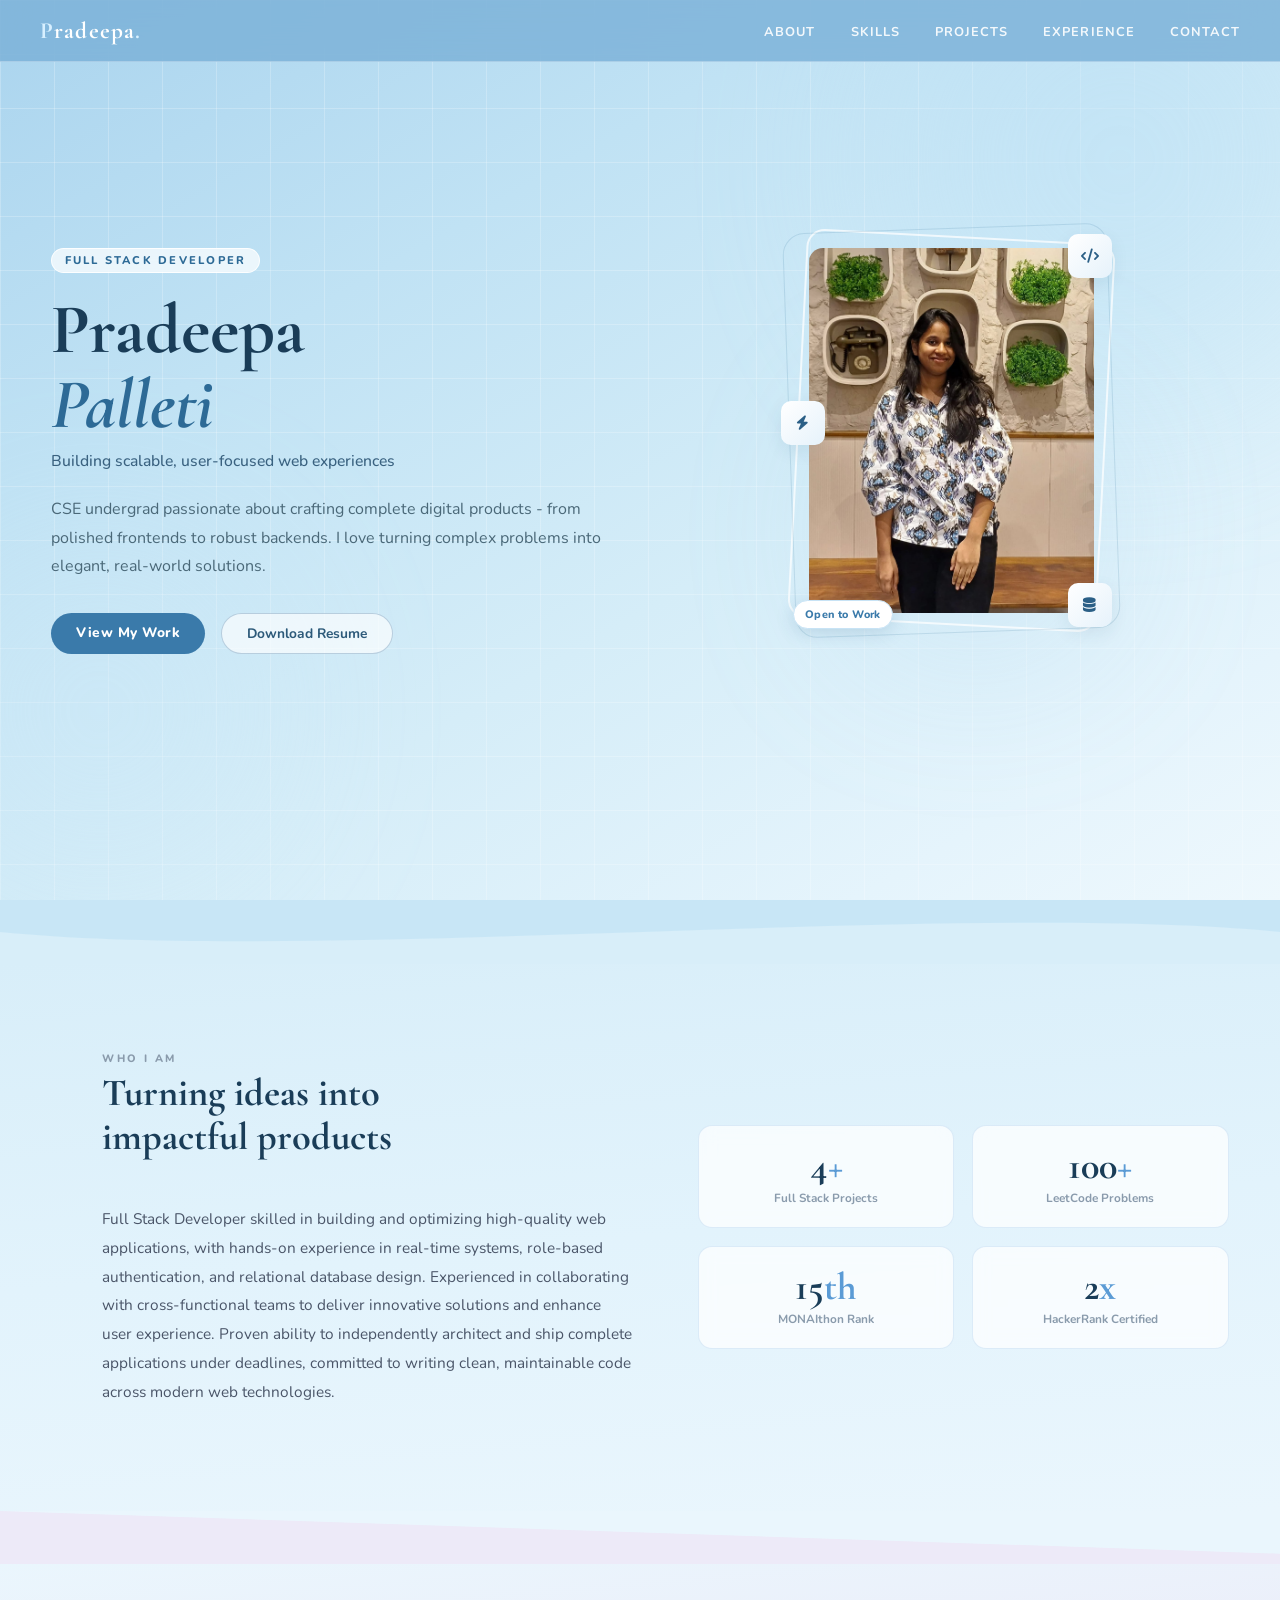
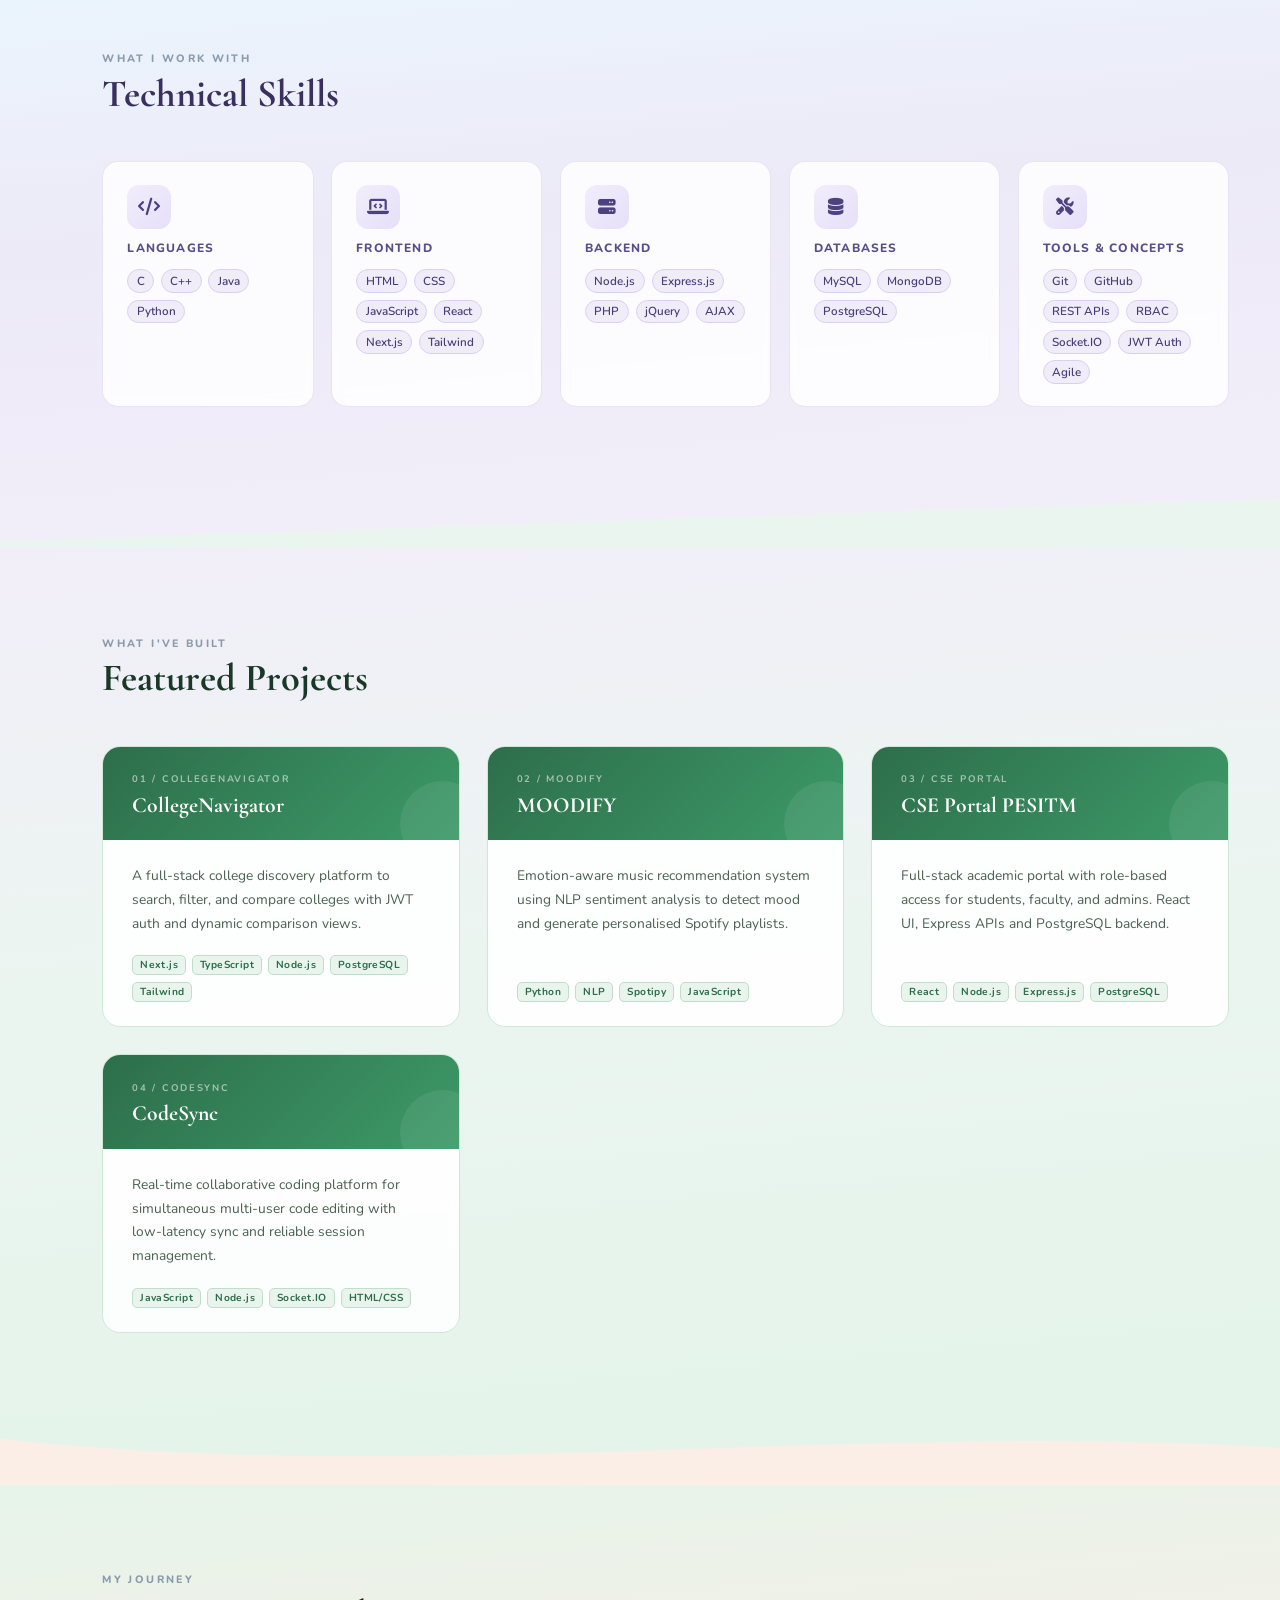
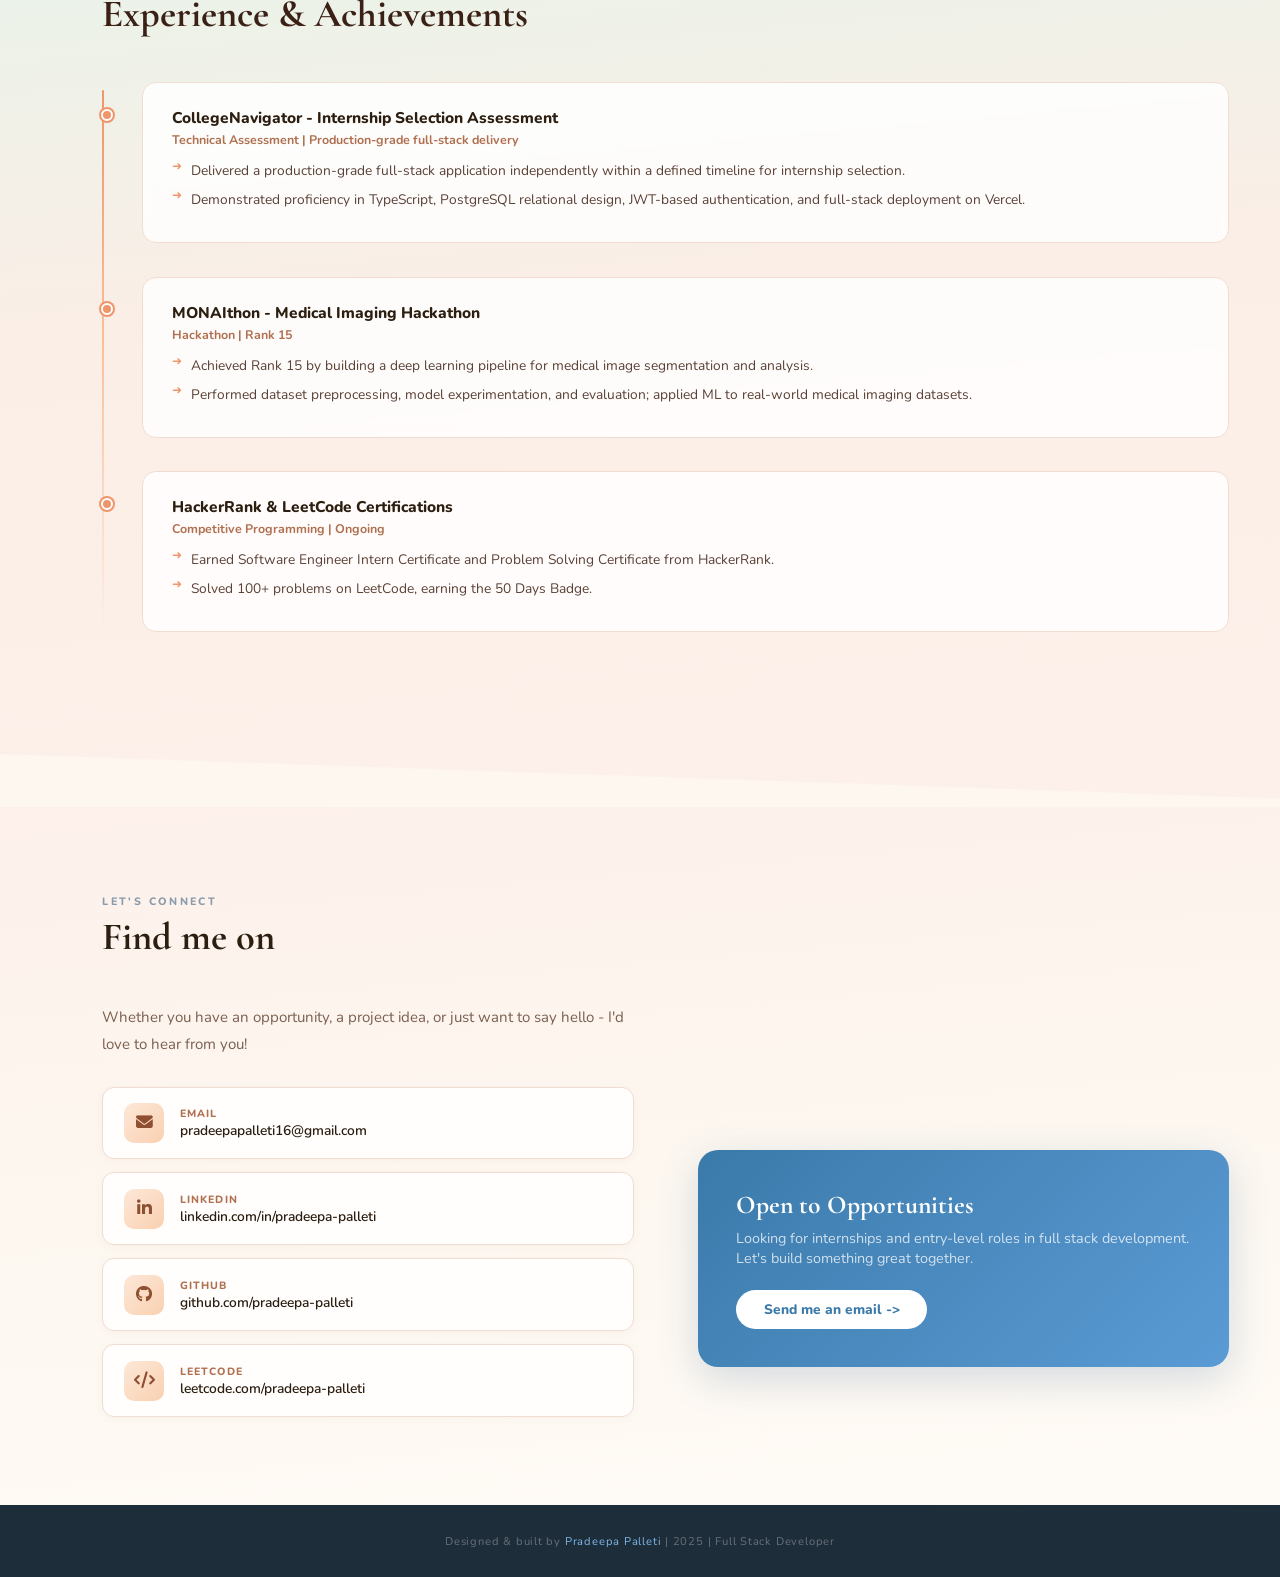
==== index.html @ a6880706 "portfolio ui" ====
﻿<!DOCTYPE html>
<html lang="en">
<head>
<meta charset="UTF-8" />
<meta name="viewport" content="width=device-width, initial-scale=1.0"/>
<title>Pradeepa Palleti - Full Stack Developer</title>
<link href="https://fonts.googleapis.com/css2?family=Cormorant+Garamond:ital,wght@0,400;0,600;0,700;1,400;1,600&family=Nunito:wght@400;500;600;700;800&display=swap" rel="stylesheet"/>
<link rel="stylesheet" href="https://cdnjs.cloudflare.com/ajax/libs/font-awesome/6.5.2/css/all.min.css"/>
<link rel="stylesheet" href="style.css"/>
</head>
<body>

<!-- NAVBAR -->
<nav>
  <div class="nav-logo"><span>P</span>radeepa<span>.</span></div>
  <ul class="nav-links">
    <li><a href="#about">About</a></li>
    <li><a href="#skills">Skills</a></li>
    <li><a href="#projects">Projects</a></li>
    <li><a href="#experience">Experience</a></li>
    <li><a href="#contact">Contact</a></li>
  </ul>
</nav>

<!-- HERO -->
<section id="hero">
  <div class="hero-grid"></div>
  <div class="hero-blob blob1"></div>
  <div class="hero-blob blob2"></div>
  <div class="hero-blob blob3"></div>
  <div class="hero-content">
    <div class="hero-text">
      <div class="hero-tag">Full Stack Developer</div>
      <h1 class="hero-name">Pradeepa<br/><em>Palleti</em></h1>
      <p class="hero-role">Building scalable, user-focused web experiences</p>
      <p class="hero-desc">CSE undergrad passionate about crafting complete digital products - from polished frontends to robust backends. I love turning complex problems into elegant, real-world solutions.</p>
      <div class="hero-btns">
        <a href="#projects" class="btn-primary">View My Work</a>
        <a href="PALLETI PRADEEPA - CSE.pdf" class="btn-outline" id="download-resume" download="Pradeepa_Palleti_Resume.pdf">Download Resume</a>
      </div>
    </div>
    <div class="hero-photo-wrap">
      <div class="photo-frame">
        <img src="profile.jpeg" alt="Pradeepa Palleti profile photo"/>
        <!-- floating icons -->
        <span class="floating-icon icon-a"><i class="fa-solid fa-code"></i></span>
        <span class="floating-icon icon-b"><i class="fa-solid fa-database"></i></span>
        <span class="floating-icon icon-c"><i class="fa-solid fa-bolt"></i></span>
        <div class="photo-badge">Open to Work</div>
      </div>
    </div>
  </div>
</section>

<!-- DIVIDER heroâ†’about: sky blue fades into powder blue -->
<div class="divider" style="background:#c8e6f6;">
  <svg viewBox="0 0 1440 72" preserveAspectRatio="none" xmlns="http://www.w3.org/2000/svg">
    <path d="M0,36 C360,72 1080,0 1440,36 L1440,72 L0,72 Z" fill="#d8eef9"/>
  </svg>
</div>

<!-- ABOUT -->
<section id="about">
  <div class="section-inner">
    <div class="about-grid reveal">
      <div class="about-text">
        <div class="section-label">Who I Am</div>
        <h2 class="section-title">Turning ideas into<br/>impactful products</h2>
        <p>Full Stack Developer skilled in building and optimizing high-quality web applications, with hands-on experience in real-time systems, role-based authentication, and relational database design. Experienced in collaborating with cross-functional teams to deliver innovative solutions and enhance user experience. Proven ability to independently architect and ship complete applications under deadlines, committed to writing clean, maintainable code across modern web technologies.</p>
      </div>
      <div class="about-stats">
        <div class="stat-card">
          <div class="stat-num">4<span>+</span></div>
          <div class="stat-label">Full Stack Projects</div>
        </div>
        <div class="stat-card">
          <div class="stat-num">100<span>+</span></div>
          <div class="stat-label">LeetCode Problems</div>
        </div>
        <div class="stat-card">
          <div class="stat-num">15<span>th</span></div>
          <div class="stat-label">MONAIthon Rank</div>
        </div>
        <div class="stat-card">
          <div class="stat-num">2<span>x</span></div>
          <div class="stat-label">HackerRank Certified</div>
        </div>
      </div>
    </div>
  </div>
</section>

<!-- DIVIDER aboutâ†’skills: powder blue fades into lavender -->
<div class="divider" style="background:#eaf6fd;">
  <svg viewBox="0 0 1440 60" preserveAspectRatio="none" xmlns="http://www.w3.org/2000/svg">
    <path d="M0,0 L1440,48 L1440,60 L0,60 Z" fill="#edeaf8"/>
  </svg>
</div>

<!-- SKILLS -->
<section id="skills">
  <div class="section-inner">
    <div class="section-label reveal">What I Work With</div>
    <h2 class="section-title reveal">Technical Skills</h2>
    <div class="skills-universe">
      <div class="skill-cluster reveal">
        <div class="cluster-icon"><i class="fa-solid fa-code"></i></div>
        <div class="cluster-title">Languages</div>
        <div class="skill-pills">
          <span class="pill">C</span><span class="pill">C++</span><span class="pill">Java</span><span class="pill">Python</span>
        </div>
      </div>
      <div class="skill-cluster reveal">
        <div class="cluster-icon"><i class="fa-solid fa-laptop-code"></i></div>
        <div class="cluster-title">Frontend</div>
        <div class="skill-pills">
          <span class="pill">HTML</span><span class="pill">CSS</span><span class="pill">JavaScript</span><span class="pill">React</span><span class="pill">Next.js</span><span class="pill">Tailwind</span>
        </div>
      </div>
      <div class="skill-cluster reveal">
        <div class="cluster-icon"><i class="fa-solid fa-server"></i></div>
        <div class="cluster-title">Backend</div>
        <div class="skill-pills">
          <span class="pill">Node.js</span><span class="pill">Express.js</span><span class="pill">PHP</span><span class="pill">jQuery</span><span class="pill">AJAX</span>
        </div>
      </div>
      <div class="skill-cluster reveal">
        <div class="cluster-icon"><i class="fa-solid fa-database"></i></div>
        <div class="cluster-title">Databases</div>
        <div class="skill-pills">
          <span class="pill">MySQL</span><span class="pill">MongoDB</span><span class="pill">PostgreSQL</span>
        </div>
      </div>
      <div class="skill-cluster reveal">
        <div class="cluster-icon"><i class="fa-solid fa-screwdriver-wrench"></i></div>
        <div class="cluster-title">Tools & Concepts</div>
        <div class="skill-pills">
          <span class="pill">Git</span><span class="pill">GitHub</span><span class="pill">REST APIs</span><span class="pill">RBAC</span><span class="pill">Socket.IO</span><span class="pill">JWT Auth</span><span class="pill">Agile</span>
        </div>
      </div>
    </div>
  </div>
</section>

<!-- DIVIDER skillsâ†’projects: lavender fades into mint green -->
<div class="divider" style="background:#f2eef9;">
  <svg viewBox="0 0 1440 60" preserveAspectRatio="none" xmlns="http://www.w3.org/2000/svg">
    <path d="M0,52 L1440,4 L1440,60 L0,60 Z" fill="#ebf5f0"/>
  </svg>
</div>

<!-- PROJECTS -->
<section id="projects">
  <div class="section-inner">
    <div class="section-label reveal">What I've Built</div>
    <h2 class="section-title reveal">Featured Projects</h2>
    <div class="projects-grid">

      <div class="project-card reveal">
        <div class="project-header">
          <div class="project-number">01 / CollegeNavigator</div>
          <div class="project-title">CollegeNavigator</div>
        </div>
        <div class="project-body">
          <p class="project-desc">A full-stack college discovery platform to search, filter, and compare colleges with JWT auth and dynamic comparison views.</p>
          <div class="project-tech">
            <span class="tech-tag">Next.js</span><span class="tech-tag">TypeScript</span><span class="tech-tag">Node.js</span><span class="tech-tag">PostgreSQL</span><span class="tech-tag">Tailwind</span>
          </div>
        </div>
      </div>

      <div class="project-card reveal">
        <div class="project-header">
          <div class="project-number">02 / MOODIFY</div>
          <div class="project-title">MOODIFY</div>
        </div>
        <div class="project-body">
          <p class="project-desc">Emotion-aware music recommendation system using NLP sentiment analysis to detect mood and generate personalised Spotify playlists.</p>
          <div class="project-tech">
            <span class="tech-tag">Python</span><span class="tech-tag">NLP</span><span class="tech-tag">Spotipy</span><span class="tech-tag">JavaScript</span>
          </div>
        </div>
      </div>

      <div class="project-card reveal">
        <div class="project-header">
          <div class="project-number">03 / CSE Portal</div>
          <div class="project-title">CSE Portal PESITM</div>
        </div>
        <div class="project-body">
          <p class="project-desc">Full-stack academic portal with role-based access for students, faculty, and admins. React UI, Express APIs and PostgreSQL backend.</p>
          <div class="project-tech">
            <span class="tech-tag">React</span><span class="tech-tag">Node.js</span><span class="tech-tag">Express.js</span><span class="tech-tag">PostgreSQL</span>
          </div>
        </div>
      </div>

      <div class="project-card reveal">
        <div class="project-header">
          <div class="project-number">04 / CodeSync</div>
          <div class="project-title">CodeSync</div>
        </div>
        <div class="project-body">
          <p class="project-desc">Real-time collaborative coding platform for simultaneous multi-user code editing with low-latency sync and reliable session management.</p>
          <div class="project-tech">
            <span class="tech-tag">JavaScript</span><span class="tech-tag">Node.js</span><span class="tech-tag">Socket.IO</span><span class="tech-tag">HTML/CSS</span>
          </div>
        </div>
      </div>

    </div>
  </div>
</section>

<!-- DIVIDER projectsâ†’experience: mint fades into warm peach -->
<div class="divider" style="background:#e4f4ea;">
  <svg viewBox="0 0 1440 72" preserveAspectRatio="none" xmlns="http://www.w3.org/2000/svg">
    <path d="M0,20 C480,72 960,0 1440,30 L1440,72 L0,72 Z" fill="#faeee6"/>
  </svg>
</div>

<!-- EXPERIENCE -->
<section id="experience">
  <div class="section-inner">
    <div class="section-label reveal">My Journey</div>
    <h2 class="section-title reveal">Experience & Achievements</h2>
    <div class="exp-timeline">
      <div class="exp-item reveal">
        <div class="exp-title">CollegeNavigator - Internship Selection Assessment</div>
        <div class="exp-sub">Technical Assessment | Production-grade full-stack delivery</div>
        <ul class="exp-points">
          <li>Delivered a production-grade full-stack application independently within a defined timeline for internship selection.</li>
          <li>Demonstrated proficiency in TypeScript, PostgreSQL relational design, JWT-based authentication, and full-stack deployment on Vercel.</li>
        </ul>
      </div>
      <div class="exp-item reveal">
        <div class="exp-title">MONAIthon - Medical Imaging Hackathon</div>
        <div class="exp-sub">Hackathon | Rank 15</div>
        <ul class="exp-points">
          <li>Achieved Rank 15 by building a deep learning pipeline for medical image segmentation and analysis.</li>
          <li>Performed dataset preprocessing, model experimentation, and evaluation; applied ML to real-world medical imaging datasets.</li>
        </ul>
      </div>
      <div class="exp-item reveal">
        <div class="exp-title">HackerRank & LeetCode Certifications</div>
        <div class="exp-sub">Competitive Programming | Ongoing</div>
        <ul class="exp-points">
          <li>Earned Software Engineer Intern Certificate and Problem Solving Certificate from HackerRank.</li>
          <li>Solved 100+ problems on LeetCode, earning the 50 Days Badge.</li>
        </ul>
      </div>
    </div>
  </div>
</section>

<!-- DIVIDER experienceâ†’contact: peach fades into cream -->
<div class="divider" style="background:#fdf0ea;">
  <svg viewBox="0 0 1440 60" preserveAspectRatio="none" xmlns="http://www.w3.org/2000/svg">
    <path d="M0,0 L1440,50 L1440,60 L0,60 Z" fill="#fdf7f0"/>
  </svg>
</div>

<!-- CONTACT -->
<section id="contact">
  <div class="section-inner">
    <div class="contact-wrap">
      <div class="contact-left reveal">
        <div class="section-label">Let's Connect</div>
        <h2 class="section-title">Find me on</h2>
        <p>Whether you have an opportunity, a project idea, or just want to say hello - I'd love to hear from you!</p>
        <div class="contact-links">
          <a href="mailto:pradeepapalleti16@gmail.com" class="contact-link">
            <div class="link-icon"><i class="fa-solid fa-envelope"></i></div>
            <div class="link-info">
              <div class="link-label">Email</div>
              <div class="link-value">pradeepapalleti16@gmail.com</div>
            </div>
          </a>
          <a href="https://linkedin.com/in/pradeepa-palleti" target="_blank" class="contact-link">
            <div class="link-icon"><i class="fa-brands fa-linkedin-in"></i></div>
            <div class="link-info">
              <div class="link-label">LinkedIn</div>
              <div class="link-value">linkedin.com/in/pradeepa-palleti</div>
            </div>
          </a>
          <a href="https://github.com/pradeepa-palleti" target="_blank" class="contact-link">
            <div class="link-icon"><i class="fa-brands fa-github"></i></div>
            <div class="link-info">
              <div class="link-label">GitHub</div>
              <div class="link-value">github.com/pradeepa-palleti</div>
            </div>
          </a>
          <a href="https://leetcode.com/pradeepa-palleti" target="_blank" class="contact-link">
            <div class="link-icon"><i class="fa-solid fa-code"></i></div>
            <div class="link-info">
              <div class="link-label">LeetCode</div>
              <div class="link-value">leetcode.com/pradeepa-palleti</div>
            </div>
          </a>
          <!-- phone removed per request -->
        </div>
      </div>
      <div class="contact-right reveal">
        <h3>Open to Opportunities</h3>
        <p>Looking for internships and entry-level roles in full stack development. Let's build something great together.</p>
        <a href="mailto:pradeepapalleti16@gmail.com">Send me an email -></a>
      </div>
    </div>
  </div>
</section>

<footer>
  <p>Designed & built by <span>Pradeepa Palleti</span> | 2025 | Full Stack Developer</p>
</footer>

<script src="script.js"></script>
</body>
</html>
---- style.css ----
﻿:root {
    --accent: #5b9bd5;
    --text-dark: #2c3a4a;
    --text-mid: #4a5568;
    --text-light: #8a9bac;
  }

  *, *::before, *::after { box-sizing: border-box; margin: 0; padding: 0; }
  html { scroll-behavior: smooth; }

  body {
    font-family: 'Nunito', sans-serif;
    color: var(--text-dark);
    overflow-x: hidden;
    font-size: 16px;
    -webkit-font-smoothing: antialiased;
    -moz-osx-font-smoothing: grayscale;
  }

  /* â”€â”€ NAVBAR â”€â”€ */
  nav {
    position: fixed;
    top: 0; left: 0; right: 0;
    z-index: 100;
    background: rgba(120,175,215,0.78);
    backdrop-filter: blur(16px);
    -webkit-backdrop-filter: blur(16px);
    border-bottom: 1px solid rgba(255,255,255,0.3);
    padding: 0 2.5rem;
    height: 62px;
    display: flex;
    align-items: center;
    justify-content: space-between;
  }
  .nav-logo {
    font-family: 'Cormorant Garamond', serif;
    font-size: 1.45rem;
    font-weight: 700;
    color: #fff;
    letter-spacing: 0.05em;
  }
  .nav-logo span { color: #d8f0ff; }
  .nav-links { display: flex; gap: 2.2rem; list-style: none; }
  .nav-links a {
    color: rgba(255,255,255,0.9);
    text-decoration: none;
    font-size: 0.8rem;
    font-weight: 700;
    letter-spacing: 0.08em;
    text-transform: uppercase;
    transition: color 0.2s;
    position: relative;
  }
  .nav-links a::after {
    content: '';
    position: absolute;
    bottom: -4px; left: 0;
    width: 0; height: 1.5px;
    background: #fff;
    transition: width 0.3s;
  }
  .nav-links a:hover { color: #fff; }
  .nav-links a:hover::after { width: 100%; }

  /* â”€â”€ HERO â€” light airy sky blue â”€â”€ */
  #hero {
    min-height: 100vh;
    background: linear-gradient(150deg, #aad4ee 0%, #c0e2f4 30%, #d5edf8 60%, #e5f4fc 85%, #eef8fd 100%);
    display: flex;
    align-items: center;
    justify-content: center;
    position: relative;
    overflow: hidden;
    padding: 62px 0 60px;
  }
  .hero-blob {
    position: absolute;
    border-radius: 50%;
    filter: blur(100px);
    opacity: 0.38;
    animation: float 9s ease-in-out infinite;
  }
  .blob1 { width: 460px; height: 460px; background: #b8dff5; top: -70px; right: -70px; animation-delay: 0s; }
  .blob2 { width: 300px; height: 300px; background: #cde9f8; bottom: 40px; left: -50px; animation-delay: 3.5s; }
  .blob3 { width: 200px; height: 200px; background: #9ecde8; top: 48%; right: 16%; animation-delay: 6s; }
  @keyframes float {
    0%,100% { transform: translateY(0) scale(1); }
    50% { transform: translateY(-26px) scale(1.04); }
  }
  .hero-grid {
    position: absolute; inset: 0;
    background-image:
      linear-gradient(rgba(255,255,255,0.22) 1px, transparent 1px),
      linear-gradient(90deg, rgba(255,255,255,0.22) 1px, transparent 1px);
    background-size: 54px 54px;
  }
  .hero-content {
    position: relative; z-index: 2;
    display: grid;
    grid-template-columns: 1fr 420px;
    gap: 3rem;
    align-items: start;
    justify-items: start;
    max-width: 1400px;
    width: 100%;
    padding: 2rem clamp(1.2rem, 4vw, 4rem);
  }
  .hero-text { text-align: left; }
  .hero-tag {
    display: inline-block;
    font-size: 0.7rem;
    color: #2d6a96;
    letter-spacing: 0.2em;
    text-transform: uppercase;
    background: rgba(255,255,255,0.7);
    border: 1px solid rgba(255,255,255,0.9);
    padding: 0.32em 1.1em;
    border-radius: 30px;
    margin-bottom: 1.2rem;
    font-weight: 800;
    animation: fadeUp 0.8s ease both;
    backdrop-filter: blur(6px);
  }
  .hero-name {
    font-family: 'Cormorant Garamond', serif;
    font-size: clamp(2.9rem, 5.5vw, 4.4rem);
    font-weight: 700;
    color: #1a3d58;
    line-height: 1.07;
    margin-bottom: 0.5rem;
    animation: fadeUp 0.8s 0.15s ease both;
  }
  .hero-name em { font-style: italic; color: #2d6a96; }
  .hero-role {
    font-size: 0.98rem;
    color: #3a6280;
    margin-bottom: 1.4rem;
    font-weight: 500;
    animation: fadeUp 0.8s 0.3s ease both;
  }
  .hero-desc {
    font-size: 1rem;
    color: #4a6878;
    line-height: 1.8;
    max-width: 560px;
    margin-bottom: 2rem;
    animation: fadeUp 0.8s 0.45s ease both;
  }
  .hero-btns {
    display: flex; gap: 1rem; flex-wrap: wrap;
    animation: fadeUp 0.8s 0.6s ease both;
  }
  .btn-primary {
    background: #3a7aaa;
    color: #fff;
    padding: 0.72em 1.8em;
    border-radius: 30px;
    text-decoration: none;
    font-weight: 800;
    font-size: 0.86rem;
    letter-spacing: 0.04em;
    transition: all 0.25s;
  }
  .btn-primary:hover { background: #2d6290; transform: translateY(-2px); box-shadow: 0 8px 22px rgba(45,98,144,0.28); }
  .btn-outline {
    background: rgba(255,255,255,0.65);
    color: #2d5a7a;
    padding: 0.72em 1.8em;
    border-radius: 30px;
    text-decoration: none;
    font-weight: 700;
    font-size: 0.86rem;
    border: 1.5px solid rgba(45,98,144,0.28);
    transition: all 0.25s;
    backdrop-filter: blur(4px);
  }
  .btn-outline:hover { background: rgba(255,255,255,0.92); }

  .hero-photo-wrap {
    display: flex; justify-content: center; align-items: center;
    animation: fadeUp 0.8s 0.2s ease both;
  }
  .photo-frame { position: relative; width: 285px; height: 365px; }
  .photo-frame::before {
    content: '';
    position: absolute; inset: -12px;
    border: 2px solid rgba(255,255,255,0.72);
    border-radius: 18px;
    transform: rotate(3deg);
  }
  .photo-frame::after {
    content: '';
    position: absolute; inset: -20px;
    border: 1px solid rgba(45,106,150,0.15);
    border-radius: 22px;
    transform: rotate(-2deg);
  }
  .photo-frame img {
    width: 100%; height: 100%;
    object-fit: cover; object-position: center top;
    border-radius: 14px; display: block;
    position: relative; z-index: 1;
  }
  .floating-icon {
    position: absolute;
    width: 44px; height: 44px; border-radius: 10px;
    display: flex; align-items: center; justify-content: center;
    background: linear-gradient(135deg, #ffffff, #e6f2fb);
    color: #2b5f86; z-index: 4; box-shadow: 0 6px 18px rgba(20,60,90,0.08);
    transition: transform 0.18s ease;
  }
  .floating-icon i { font-size: 0.9rem; }
  .icon-a { top: -14px; right: -18px; animation: floatA 6s ease-in-out infinite; }
  .icon-b { bottom: -14px; right: -18px; animation: floatB 5.5s ease-in-out infinite; }
  .icon-c { top: 42%; left: -28px; animation: floatC 7s ease-in-out infinite; }
  @keyframes floatA { 0%{ transform: translateY(0);} 50%{ transform: translateY(-12px);} 100%{ transform: translateY(0);} }
  @keyframes floatB { 0%{ transform: translateY(0) rotate(0);} 50%{ transform: translateY(-10px) rotate(8deg);} 100%{ transform: translateY(0) rotate(0);} }
  @keyframes floatC { 0%{ transform: translateY(0) scale(1);} 50%{ transform: translateY(-14px) scale(1.05);} 100%{ transform: translateY(0) scale(1);} }
  .photo-frame:hover .floating-icon { transform: translateY(-6px) scale(1.03); }
  .photo-badge {
    position: absolute; bottom: -16px; left: -16px; z-index: 6;
    background: #fff;
    color: #3a7aaa;
    font-size: 0.68rem; font-weight: 800;
    padding: 0.55em 1em;
    border-radius: 30px;
    letter-spacing: 0.04em;
    box-shadow: 0 4px 18px rgba(45,98,144,0.18);
    border: 1.5px solid #c8e3f5;
  }
  @keyframes fadeUp {
    from { opacity: 0; transform: translateY(24px); }
    to { opacity: 1; transform: translateY(0); }
  }

  /* â”€â”€ DIVIDERS â”€â”€ */
  .divider { display: block; line-height: 0; overflow: hidden; margin-bottom: -1px; }
  .divider svg { display: block; width: 100%; }

  /* â”€â”€ SECTION BASE â”€â”€ */
  section { padding: 88px clamp(1.2rem, 4vw, 4rem); }
    .section-inner { width: 100%; max-width: 1400px; margin: 0; padding-left: clamp(1.2rem, 4vw, 4rem); }
  .section-label {
    font-size: 0.67rem; letter-spacing: 0.22em;
    text-transform: uppercase; color: var(--text-light);
    margin-bottom: 0.4rem; font-weight: 800;
  }
  .section-title {
    font-family: 'Cormorant Garamond', serif;
    font-size: clamp(1.95rem, 3vw, 2.7rem);
    font-weight: 700; line-height: 1.14;
    margin-bottom: 2.8rem;
  }

  /* â”€â”€ ABOUT â€” soft powder blue #ddf0fb â”€â”€ */
  #about { background: linear-gradient(175deg, #d8eef9 0%, #e2f3fc 50%, #eaf6fd 100%); }
  #about .section-title { color: #1a3d58; }
  .about-grid {
    display: grid; grid-template-columns: 1fr 1fr;
    gap: 4rem; align-items: center;
  }
  .about-text p { font-size: 0.96rem; line-height: 1.88; color: var(--text-mid); margin-bottom: 1rem; }
  .about-stats { display: grid; grid-template-columns: 1fr 1fr; gap: 1.1rem; }
  .stat-card {
    background: rgba(255,255,255,0.72);
    border: 1px solid rgba(91,155,213,0.18);
    border-radius: 14px; padding: 1.3rem;
    text-align: center; backdrop-filter: blur(8px);
    transition: transform 0.25s, box-shadow 0.25s;
  }
  .stat-card:hover { transform: translateY(-4px); box-shadow: 0 8px 28px rgba(45,98,144,0.1); }
  .stat-num {
    font-family: 'Cormorant Garamond', serif;
    font-size: 2.4rem; font-weight: 700; color: #1a3d58; line-height: 1;
  }
  .stat-num span { color: #5b9bd5; }
  .stat-label { font-size: 0.74rem; color: var(--text-light); margin-top: 0.3rem; font-weight: 700; }

  /* â”€â”€ SKILLS â€” soft lavender #f0edf8 â”€â”€ */
  #skills { background: linear-gradient(175deg, #eaf6fd 0%, #edeaf8 45%, #f2eef9 100%); }
  #skills .section-title { color: #3a3060; }
  .skills-universe { display: grid; grid-template-columns: repeat(auto-fit, minmax(205px, 1fr)); gap: 1.1rem; }
  .skill-cluster {
    background: rgba(255,255,255,0.82);
    border: 1px solid rgba(170,155,220,0.25);
    border-radius: 16px; padding: 1.4rem 1.5rem;
    position: relative; overflow: hidden;
    transition: transform 0.25s, box-shadow 0.25s, border-color 0.25s;
    backdrop-filter: blur(5px);
  }
  .skill-cluster::before {
    content: ''; position: absolute;
    top: 0; left: 0; right: 0; height: 3px;
    background: linear-gradient(90deg, #9b8fdc, #c4b8f0);
    opacity: 0; transition: opacity 0.25s;
  }
  .skill-cluster:hover { transform: translateY(-5px); box-shadow: 0 12px 38px rgba(100,80,180,0.1); border-color: #c4b8e8; }
  .skill-cluster:hover::before { opacity: 1; }
  .cluster-icon {
    width: 44px;
    height: 44px;
    border-radius: 12px;
    display: inline-flex;
    align-items: center;
    justify-content: center;
    font-size: 1.1rem;
    margin-bottom: 0.7rem;
    background: linear-gradient(135deg, #f1eefb, #e6dff9);
    color: #4d4181;
  }
  .cluster-title { font-weight: 800; font-size: 0.75rem; letter-spacing: 0.1em; text-transform: uppercase; color: #5a4e8a; margin-bottom: 0.85rem; }
  .skill-pills { display: flex; flex-wrap: wrap; gap: 0.42rem; }
  .pill {
    background: #f0edf8; color: #4a3d7a;
    font-size: 0.73rem; padding: 0.24em 0.72em;
    border-radius: 20px; font-weight: 600;
    border: 1px solid #d8d0f0; transition: background 0.2s;
  }
  .skill-cluster:hover .pill { background: #e4ddf5; }

  /* â”€â”€ PROJECTS â€” soft mint green #ecf7f0 â”€â”€ */
  #projects { background: linear-gradient(175deg, #f2eef9 0%, #ebf5f0 45%, #e4f4ea 100%); }
  #projects .section-title { color: #1a3828; }
  .projects-grid { display: grid; grid-template-columns: repeat(auto-fit, minmax(295px, 1fr)); gap: 1.7rem; }
  .project-card {
    background: rgba(255,255,255,0.88);
    border-radius: 18px; border: 1px solid #cde8d5;
    overflow: hidden; transition: transform 0.3s, box-shadow 0.3s;
    display: flex; flex-direction: column;
    backdrop-filter: blur(4px);
  }
  .project-card:hover { transform: translateY(-7px); box-shadow: 0 18px 55px rgba(28,90,55,0.11); }
  .project-header {
    background: linear-gradient(135deg, #2d6e4a, #3d9a68);
    padding: 1.6rem 1.8rem 1.4rem;
    position: relative; overflow: hidden;
  }
  .project-header::after {
    content: ''; position: absolute;
    bottom: -26px; right: -26px;
    width: 85px; height: 85px;
    border-radius: 50%; background: rgba(255,255,255,0.07);
  }
  .project-number {
    font-size: 0.6rem; color: rgba(255,255,255,0.55);
    letter-spacing: 0.18em; text-transform: uppercase;
    margin-bottom: 0.4rem; font-weight: 700;
  }
  .project-title {
    font-family: 'Cormorant Garamond', serif;
    font-size: 1.35rem; font-weight: 700; color: #fff;
  }
  .project-body { padding: 1.5rem 1.8rem; flex: 1; display: flex; flex-direction: column; }
  .project-desc { font-size: 0.86rem; color: #4a6050; line-height: 1.74; margin-bottom: 1.2rem; flex: 1; }
  .project-tech { display: flex; flex-wrap: wrap; gap: 0.38rem; }
  .tech-tag {
    font-size: 0.64rem; background: #e8f4ec;
    color: #2d6e4a; padding: 0.22em 0.68em;
    border-radius: 5px; border: 1px solid #bfdfca;
    letter-spacing: 0.04em; font-weight: 700;
  }

  /* â”€â”€ EXPERIENCE â€” warm peach #fdf0ea â”€â”€ */
  #experience { background: linear-gradient(175deg, #e6f4ea 0%, #faeee6 45%, #fdf0ea 100%); }
  #experience .section-title { color: #3a2015; }
  .exp-timeline { position: relative; padding-left: 2.5rem; }
  .exp-timeline::before {
    content: ''; position: absolute;
    left: 0; top: 8px; bottom: 0; width: 2px;
    background: linear-gradient(180deg, #f0956a, #f8c4a0, transparent);
    border-radius: 2px;
  }
  .exp-item {
    position: relative; margin-bottom: 2.1rem;
    padding: 1.5rem 1.8rem;
    background: rgba(255,255,255,0.82);
    border-radius: 14px; border: 1px solid #f0ddd0;
    transition: box-shadow 0.25s; backdrop-filter: blur(4px);
  }
  .exp-item:hover { box-shadow: 0 8px 30px rgba(180,70,20,0.08); }
  .exp-item::before {
    content: ''; position: absolute;
    left: -2.65rem; top: 1.6rem;
    width: 12px; height: 12px;
    background: #f0956a; border-radius: 50%;
    border: 2.5px solid #fff; box-shadow: 0 0 0 2px #f0956a;
  }
  .exp-title { font-weight: 800; font-size: 0.97rem; color: #2c1e10; margin-bottom: 0.2rem; }
  .exp-sub { font-size: 0.78rem; color: #b07050; margin-bottom: 0.75rem; font-weight: 700; }
  .exp-points { list-style: none; }
  .exp-points li {
    font-size: 0.86rem; color: #5a4035;
    line-height: 1.66; margin-bottom: 0.38rem;
    padding-left: 1.2rem; position: relative;
  }
  .exp-points li::before { content: 'â†’'; position: absolute; left: 0; color: #f0956a; font-size: 0.74rem; }
  .exp-points li::before { content: '➜'; position: absolute; left: 0; color: #f0956a; font-size: 0.78rem; line-height: 1; }

  /* â”€â”€ CONTACT â€” warm cream #fdf7f0 â”€â”€ */
  #contact { background: linear-gradient(175deg, #fdf0ea 0%, #fdf7f0 50%, #fefaf5 100%); }
  #contact .section-title { color: #2c1e10; }
  .contact-wrap { display: grid; grid-template-columns: 1fr 1fr; gap: 4rem; align-items: start; }
  .contact-left p { color: #7a6050; line-height: 1.78; margin-bottom: 1.8rem; font-size: 0.94rem; }
  .contact-links { display: flex; flex-direction: column; gap: 0.85rem; }
  .contact-link {
    display: flex; align-items: center; gap: 1rem;
    background: rgba(255,255,255,0.88);
    border: 1px solid #eeddd0; border-radius: 12px;
    padding: 0.95rem 1.3rem;
    text-decoration: none; color: var(--text-dark);
    transition: all 0.25s;
    box-shadow: 0 2px 10px rgba(160,70,20,0.04);
  }
  .contact-link:hover { transform: translateX(6px); border-color: #f0956a; box-shadow: 0 4px 18px rgba(160,70,20,0.1); }
  .link-icon {
    width: 40px; height: 40px;
    background: linear-gradient(135deg, #fde8d8, #f9d0b0);
    border-radius: 10px;
    display: flex; align-items: center; justify-content: center;
    font-size: 1.05rem; flex-shrink: 0;
  }
  .link-icon i { color: #8f4f31; }
  .link-label { font-size: 0.66rem; font-weight: 800; color: #b07050; letter-spacing: 0.1em; text-transform: uppercase; }
  .link-value { font-size: 0.86rem; font-weight: 600; color: #2c1e10; }

  .contact-right {
    background: linear-gradient(135deg, #3a7aaa, #5b9bd5);
    border-radius: 20px; padding: 2.4rem;
    margin-top: 16rem;
    box-shadow: 0 12px 40px rgba(45,98,144,0.2);
  }
  .contact-right h3 {
    font-family: 'Cormorant Garamond', serif;
    font-size: 1.6rem; font-weight: 700; color: #fff; margin-bottom: 0.5rem;
  }
  .contact-right p { color: rgba(255,255,255,0.75); font-size: 0.9rem; margin-bottom: 1.4rem; }
  .contact-right a {
    display: inline-block; background: #fff; color: #3a7aaa;
    text-decoration: none; font-weight: 800;
    padding: 0.72em 2em; border-radius: 30px;
    font-size: 0.86rem; transition: all 0.25s;
  }
  .contact-right a:hover { background: #e8f4ff; transform: translateY(-2px); box-shadow: 0 6px 18px rgba(0,0,0,0.14); }

  /* â”€â”€ FOOTER â”€â”€ */
  footer { background: #1e2d3a; padding: 1.8rem; text-align: center; }
  footer p { font-size: 0.7rem; color: rgba(255,255,255,0.32); letter-spacing: 0.07em; }
  footer span { color: #7eb8e8; }

  /* â”€â”€ REVEAL â”€â”€ */
  .reveal { opacity: 0; transform: translateY(26px); transition: opacity 0.7s ease, transform 0.7s ease; }
  .reveal.visible { opacity: 1; transform: translateY(0); }

  /* â”€â”€ RESPONSIVE â”€â”€ */
  @media (max-width: 768px) {
    .hero-content { grid-template-columns: 1fr; text-align: center; gap: 2.5rem; }
    .hero-text { order: 2; }
    .hero-photo-wrap { order: 1; }
    .photo-frame { width: 200px; height: 250px; }
    .hero-desc { margin: 0 auto 2rem; }
    .hero-btns { justify-content: center; }
    .about-grid, .contact-wrap { grid-template-columns: 1fr; }
    .nav-links { gap: 1rem; }
    .contact-right { margin-top: 0; }
  }
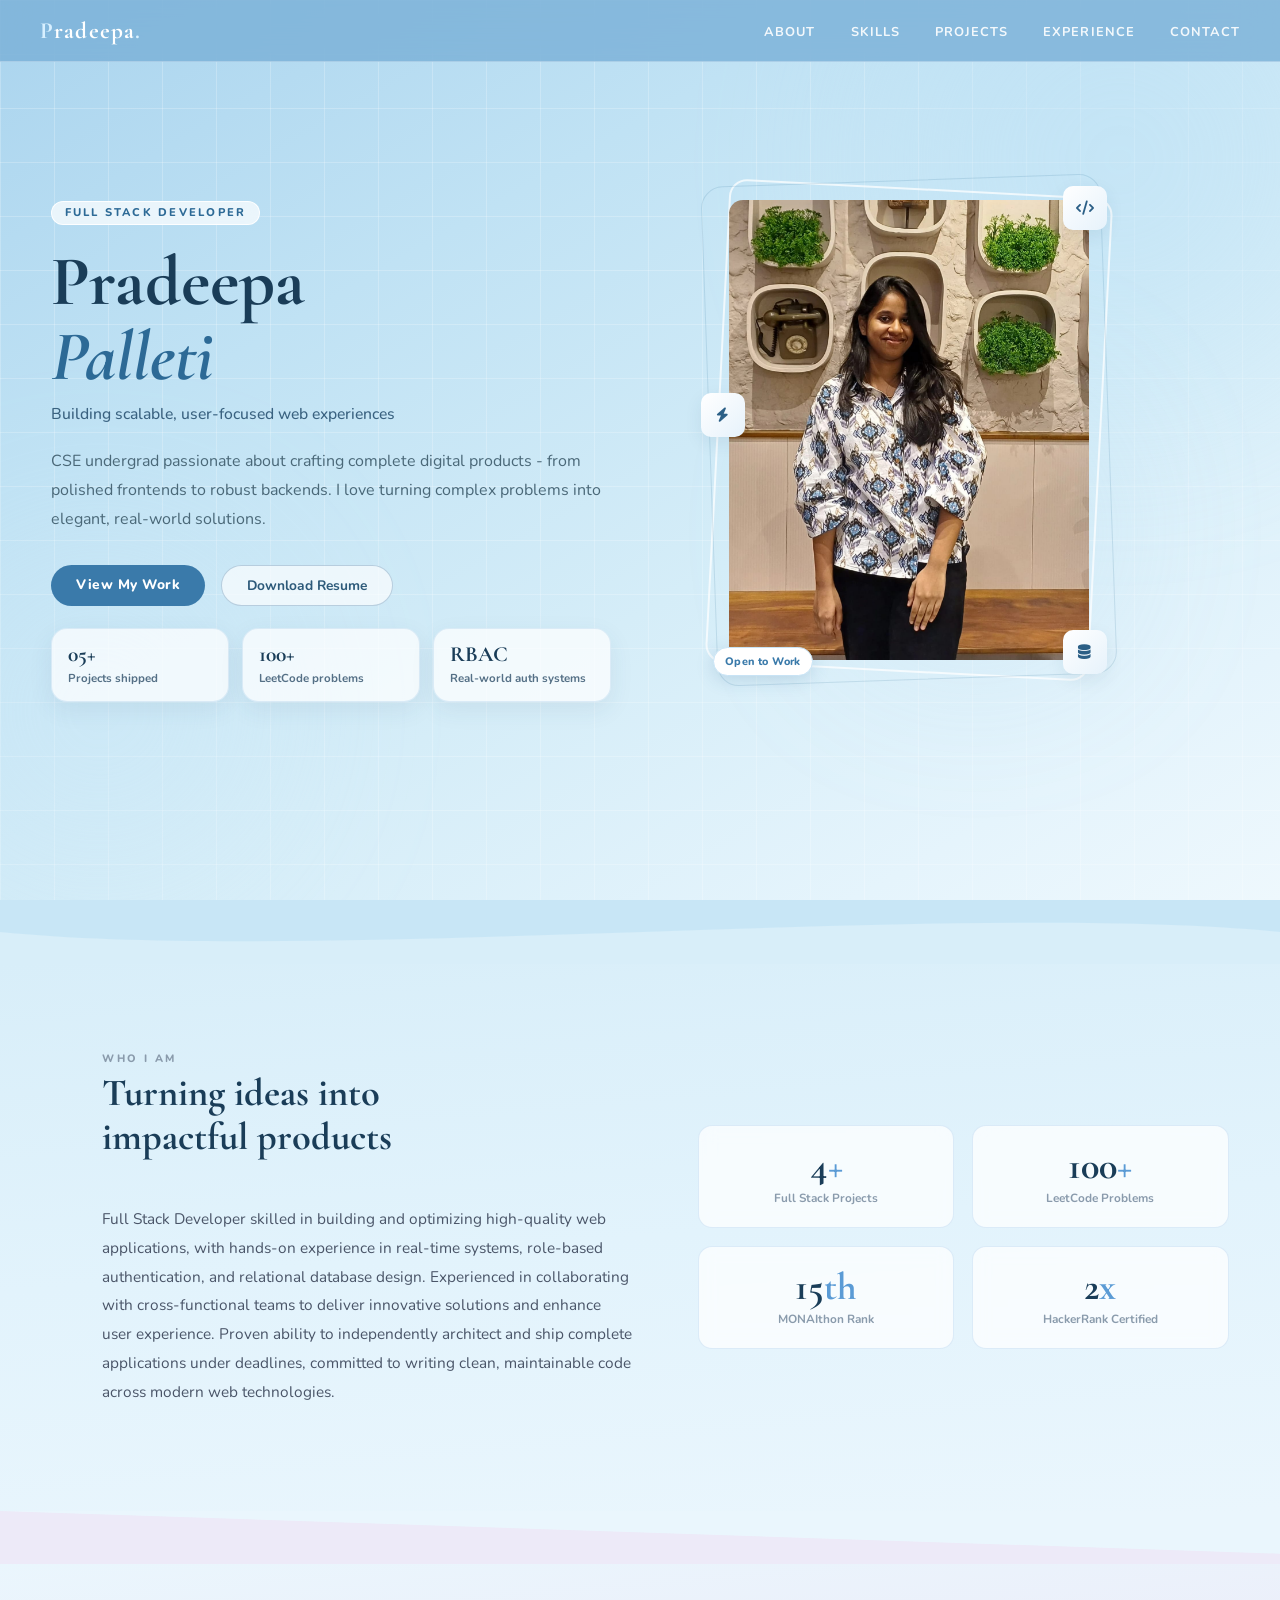
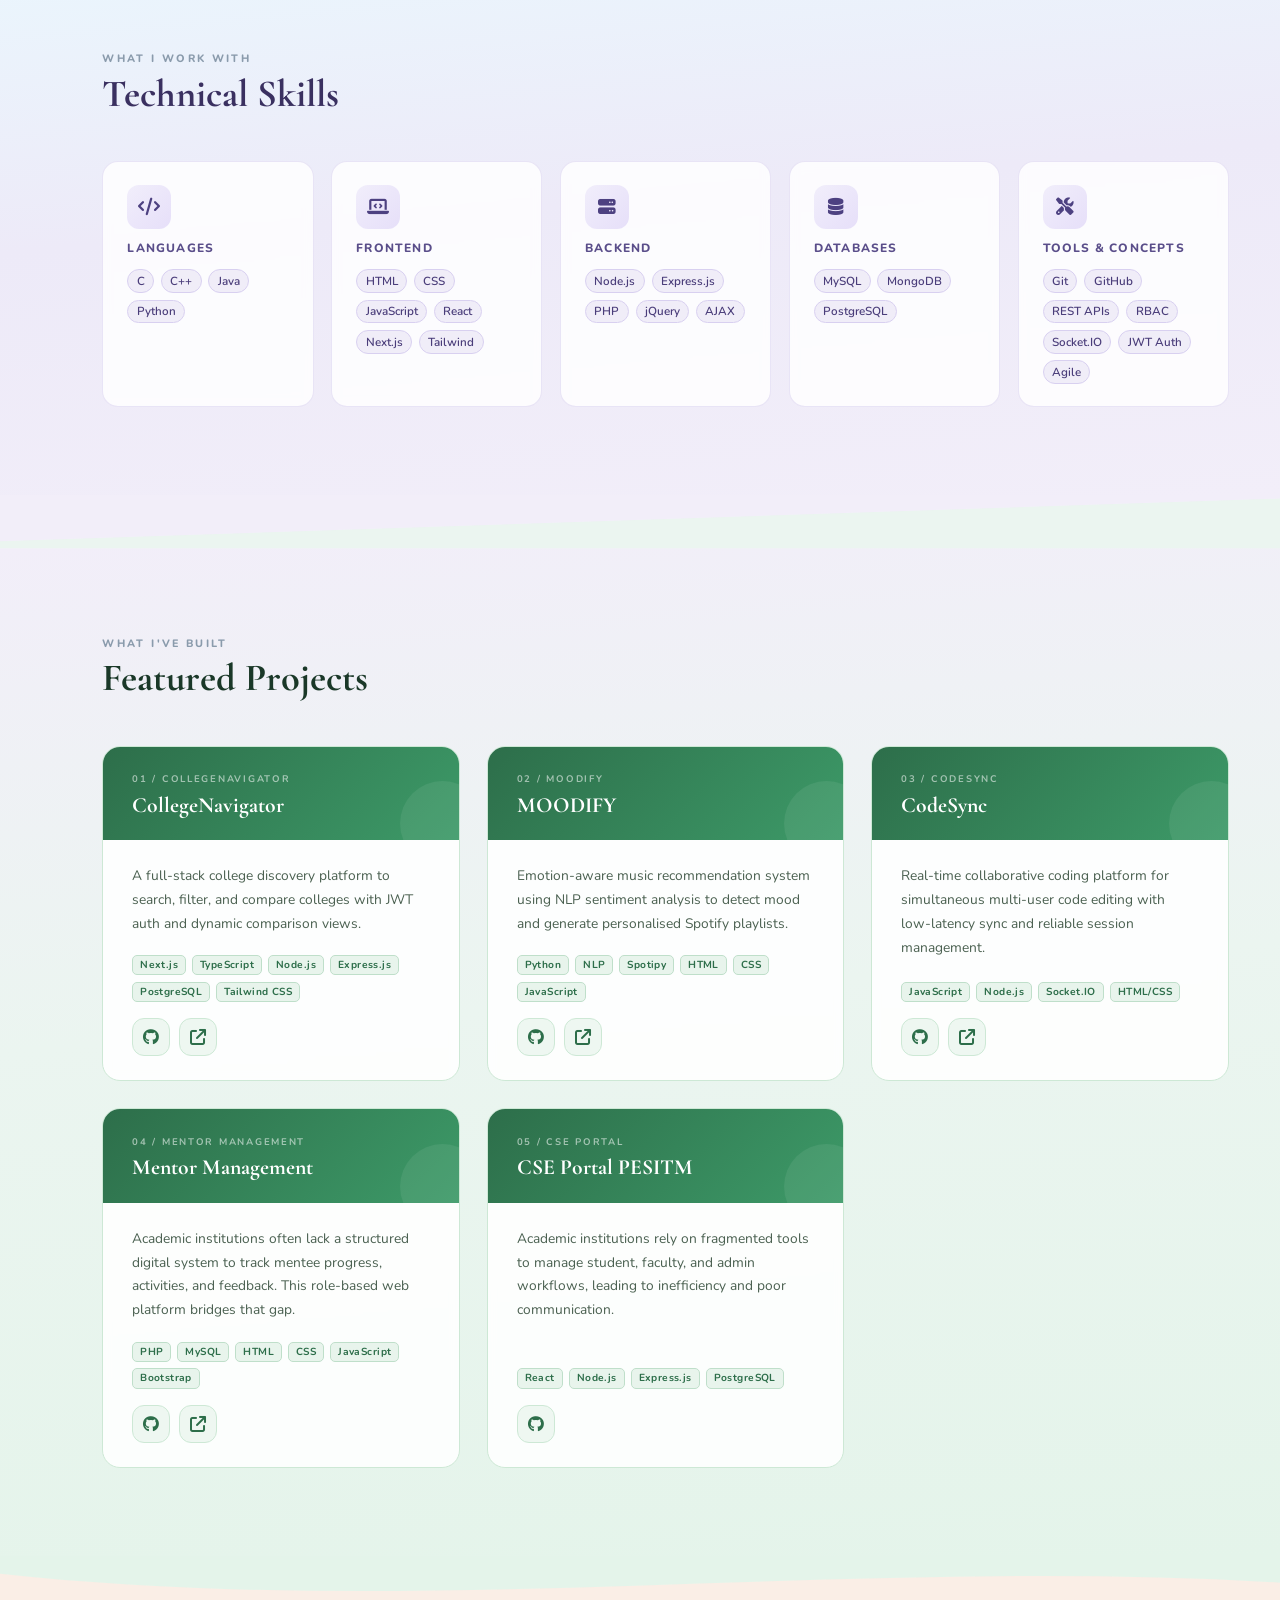
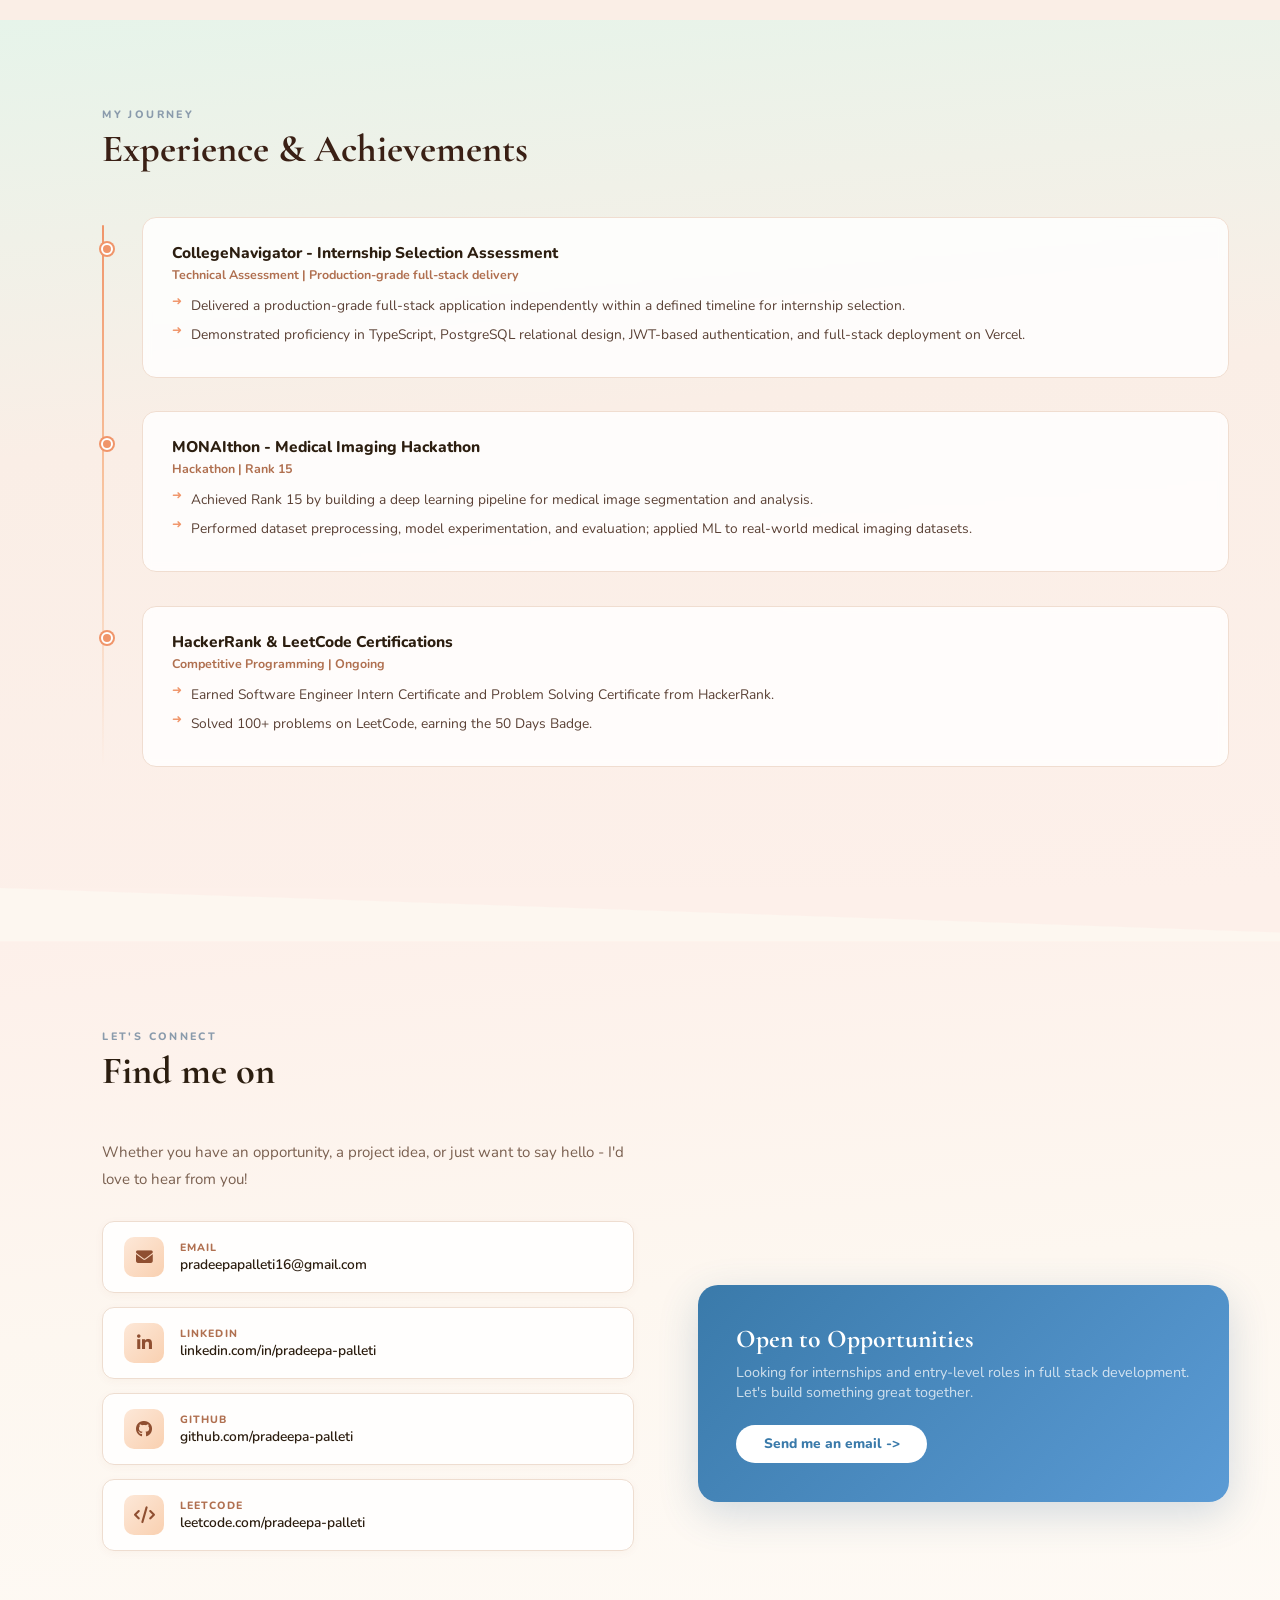
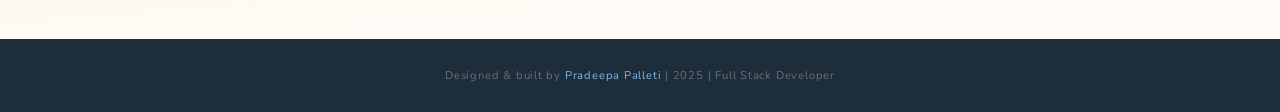
==== commit 17df8593: "added new feature" ====
--- a/index.html
+++ b/index.html
@@ -38,6 +38,20 @@
         <a href="#projects" class="btn-primary">View My Work</a>
         <a href="PALLETI PRADEEPA - CSE.pdf" class="btn-outline" id="download-resume" download="Pradeepa_Palleti_Resume.pdf">Download Resume</a>
       </div>
+      <div class="hero-highlights">
+        <div class="hero-highlight">
+          <div class="hero-highlight-num">05+</div>
+          <div class="hero-highlight-label">Projects shipped</div>
+        </div>
+        <div class="hero-highlight">
+          <div class="hero-highlight-num">100+</div>
+          <div class="hero-highlight-label">LeetCode problems</div>
+        </div>
+        <div class="hero-highlight">
+          <div class="hero-highlight-num">RBAC</div>
+          <div class="hero-highlight-label">Real-world auth systems</div>
+        </div>
+      </div>
     </div>
     <div class="hero-photo-wrap">
       <div class="photo-frame">
@@ -156,7 +170,7 @@
     <h2 class="section-title reveal">Featured Projects</h2>
     <div class="projects-grid">
 
-      <div class="project-card reveal">
+      <div class="project-card reveal" data-project="collegenavigator" role="button" tabindex="0" aria-label="Open CollegeNavigator project details">
         <div class="project-header">
           <div class="project-number">01 / CollegeNavigator</div>
           <div class="project-title">CollegeNavigator</div>
@@ -164,12 +178,16 @@
         <div class="project-body">
           <p class="project-desc">A full-stack college discovery platform to search, filter, and compare colleges with JWT auth and dynamic comparison views.</p>
           <div class="project-tech">
-            <span class="tech-tag">Next.js</span><span class="tech-tag">TypeScript</span><span class="tech-tag">Node.js</span><span class="tech-tag">PostgreSQL</span><span class="tech-tag">Tailwind</span>
-          </div>
-        </div>
-      </div>
-
-      <div class="project-card reveal">
+            <span class="tech-tag">Next.js</span><span class="tech-tag">TypeScript</span><span class="tech-tag">Node.js</span><span class="tech-tag">Express.js</span><span class="tech-tag">PostgreSQL</span><span class="tech-tag">Tailwind CSS</span>
+          </div>
+          <div class="project-links">
+            <a class="project-link-btn" href="https://github.com/pradeepapalleti/CollegeNavigator" target="_blank" rel="noreferrer" aria-label="CollegeNavigator GitHub"><i class="fa-brands fa-github"></i></a>
+            <a class="project-link-btn" href="https://college-navigator-psi.vercel.app/" target="_blank" rel="noreferrer" aria-label="CollegeNavigator Live"><i class="fa-solid fa-arrow-up-right-from-square"></i></a>
+          </div>
+        </div>
+      </div>
+
+      <div class="project-card reveal" data-project="moodify" role="button" tabindex="0" aria-label="Open Moodify project details">
         <div class="project-header">
           <div class="project-number">02 / MOODIFY</div>
           <div class="project-title">MOODIFY</div>
@@ -177,40 +195,83 @@
         <div class="project-body">
           <p class="project-desc">Emotion-aware music recommendation system using NLP sentiment analysis to detect mood and generate personalised Spotify playlists.</p>
           <div class="project-tech">
-            <span class="tech-tag">Python</span><span class="tech-tag">NLP</span><span class="tech-tag">Spotipy</span><span class="tech-tag">JavaScript</span>
-          </div>
-        </div>
-      </div>
-
-      <div class="project-card reveal">
-        <div class="project-header">
-          <div class="project-number">03 / CSE Portal</div>
+            <span class="tech-tag">Python</span><span class="tech-tag">NLP</span><span class="tech-tag">Spotipy</span><span class="tech-tag">HTML</span><span class="tech-tag">CSS</span><span class="tech-tag">JavaScript</span>
+          </div>
+          <div class="project-links">
+            <a class="project-link-btn" href="https://github.com/pradeepapalleti/Moodify" target="_blank" rel="noreferrer" aria-label="Moodify GitHub"><i class="fa-brands fa-github"></i></a>
+            <a class="project-link-btn" href="https://moodify-gso9.onrender.com/" target="_blank" rel="noreferrer" aria-label="Moodify Live"><i class="fa-solid fa-arrow-up-right-from-square"></i></a>
+          </div>
+        </div>
+      </div>
+
+      <div class="project-card reveal" data-project="codesync" role="button" tabindex="0" aria-label="Open CodeSync project details">
+        <div class="project-header">
+          <div class="project-number">03 / CodeSync</div>
+          <div class="project-title">CodeSync</div>
+        </div>
+        <div class="project-body">
+          <p class="project-desc">Real-time collaborative coding platform for simultaneous multi-user code editing with low-latency sync and reliable session management.</p>
+          <div class="project-tech">
+            <span class="tech-tag">JavaScript</span><span class="tech-tag">Node.js</span><span class="tech-tag">Socket.IO</span><span class="tech-tag">HTML/CSS</span>
+          </div>
+          <div class="project-links">
+            <a class="project-link-btn" href="https://github.com/pradeepapalleti/Codesync" target="_blank" rel="noreferrer" aria-label="CodeSync GitHub"><i class="fa-brands fa-github"></i></a>
+            <a class="project-link-btn" href="https://codesync-virid-tau.vercel.app/" target="_blank" rel="noreferrer" aria-label="CodeSync Live"><i class="fa-solid fa-arrow-up-right-from-square"></i></a>
+          </div>
+        </div>
+      </div>
+
+      <div class="project-card reveal" data-project="mentor-management" role="button" tabindex="0" aria-label="Open Mentor Management project details">
+        <div class="project-header">
+          <div class="project-number">04 / Mentor Management</div>
+          <div class="project-title">Mentor Management</div>
+        </div>
+        <div class="project-body">
+          <p class="project-desc">Academic institutions often lack a structured digital system to track mentee progress, activities, and feedback. This role-based web platform bridges that gap.</p>
+          <div class="project-tech">
+            <span class="tech-tag">PHP</span><span class="tech-tag">MySQL</span><span class="tech-tag">HTML</span><span class="tech-tag">CSS</span><span class="tech-tag">JavaScript</span><span class="tech-tag">Bootstrap</span>
+          </div>
+          <div class="project-links">
+            <a class="project-link-btn" href="https://github.com/pradeepapalleti/Mentor-Management" target="_blank" rel="noreferrer" aria-label="Mentor Management GitHub"><i class="fa-brands fa-github"></i></a>
+            <a class="project-link-btn" href="https://mentorbridge.infinityfreeapp.com/" target="_blank" rel="noreferrer" aria-label="Mentor Management Live"><i class="fa-solid fa-arrow-up-right-from-square"></i></a>
+          </div>
+        </div>
+      </div>
+
+      <div class="project-card reveal" data-project="cse-portal" role="button" tabindex="0" aria-label="Open CSE Portal PESITM project details">
+        <div class="project-header">
+          <div class="project-number">05 / CSE Portal</div>
           <div class="project-title">CSE Portal PESITM</div>
         </div>
         <div class="project-body">
-          <p class="project-desc">Full-stack academic portal with role-based access for students, faculty, and admins. React UI, Express APIs and PostgreSQL backend.</p>
+          <p class="project-desc">Academic institutions rely on fragmented tools to manage student, faculty, and admin workflows, leading to inefficiency and poor communication.</p>
           <div class="project-tech">
             <span class="tech-tag">React</span><span class="tech-tag">Node.js</span><span class="tech-tag">Express.js</span><span class="tech-tag">PostgreSQL</span>
           </div>
-        </div>
-      </div>
-
-      <div class="project-card reveal">
-        <div class="project-header">
-          <div class="project-number">04 / CodeSync</div>
-          <div class="project-title">CodeSync</div>
-        </div>
-        <div class="project-body">
-          <p class="project-desc">Real-time collaborative coding platform for simultaneous multi-user code editing with low-latency sync and reliable session management.</p>
-          <div class="project-tech">
-            <span class="tech-tag">JavaScript</span><span class="tech-tag">Node.js</span><span class="tech-tag">Socket.IO</span><span class="tech-tag">HTML/CSS</span>
-          </div>
-        </div>
-      </div>
-
-    </div>
-  </div>
-</section>
+          <div class="project-links">
+            <a class="project-link-btn" href="https://github.com/shubhamrajput27/CSE-Portal-PESITM" target="_blank" rel="noreferrer" aria-label="CSE Portal GitHub"><i class="fa-brands fa-github"></i></a>
+          </div>
+        </div>
+      </div>
+
+    </div>
+  </div>
+</section>
+
+<div class="project-modal" id="project-modal" aria-hidden="true">
+  <div class="project-modal-backdrop" data-close-modal></div>
+  <div class="project-modal-panel" role="dialog" aria-modal="true" aria-labelledby="project-modal-title">
+    <button class="project-modal-close" type="button" aria-label="Close project details" data-close-modal>×</button>
+    <div class="project-modal-kicker">Featured Project</div>
+    <div class="project-modal-snapshot" id="project-modal-snapshot" hidden>
+      <img id="project-modal-snapshot-img" alt="Project snapshot preview" />
+    </div>
+    <h3 id="project-modal-title"></h3>
+    <p class="project-modal-problem" id="project-modal-problem"></p>
+    <div class="project-modal-tech" id="project-modal-tech"></div>
+    <div class="project-modal-links" id="project-modal-links"></div>
+  </div>
+</div>
 
 <!-- DIVIDER projectsâ†’experience: mint fades into warm peach -->
 <div class="divider" style="background:#e4f4ea;">
--- a/style.css
+++ b/style.css
@@ -97,7 +97,7 @@
   .hero-content {
     position: relative; z-index: 2;
     display: grid;
-    grid-template-columns: 1fr 420px;
+    grid-template-columns: 1fr 500px;
     gap: 3rem;
     align-items: start;
     justify-items: start;
@@ -150,6 +150,36 @@
     display: flex; gap: 1rem; flex-wrap: wrap;
     animation: fadeUp 0.8s 0.6s ease both;
   }
+  .hero-highlights {
+    display: grid;
+    grid-template-columns: repeat(3, minmax(0, 1fr));
+    gap: 0.8rem;
+    max-width: 560px;
+    margin-top: 1.35rem;
+    animation: fadeUp 0.8s 0.75s ease both;
+  }
+  .hero-highlight {
+    background: rgba(255,255,255,0.72);
+    border: 1px solid rgba(91,155,213,0.16);
+    border-radius: 16px;
+    padding: 0.95rem 1rem;
+    box-shadow: 0 8px 24px rgba(35, 74, 104, 0.08);
+    backdrop-filter: blur(6px);
+  }
+  .hero-highlight-num {
+    font-family: 'Cormorant Garamond', serif;
+    font-size: 1.35rem;
+    font-weight: 700;
+    color: #1a3d58;
+    line-height: 1;
+    margin-bottom: 0.25rem;
+  }
+  .hero-highlight-label {
+    font-size: 0.72rem;
+    color: #557086;
+    line-height: 1.4;
+    font-weight: 700;
+  }
   .btn-primary {
     background: #3a7aaa;
     color: #fff;
@@ -180,7 +210,7 @@
     display: flex; justify-content: center; align-items: center;
     animation: fadeUp 0.8s 0.2s ease both;
   }
-  .photo-frame { position: relative; width: 285px; height: 365px; }
+  .photo-frame { position: relative; width: 360px; height: 460px; }
   .photo-frame::before {
     content: '';
     position: absolute; inset: -12px;
@@ -321,13 +351,14 @@
   /* â”€â”€ PROJECTS â€” soft mint green #ecf7f0 â”€â”€ */
   #projects { background: linear-gradient(175deg, #f2eef9 0%, #ebf5f0 45%, #e4f4ea 100%); }
   #projects .section-title { color: #1a3828; }
-  .projects-grid { display: grid; grid-template-columns: repeat(auto-fit, minmax(295px, 1fr)); gap: 1.7rem; }
+  .projects-grid { display: grid; grid-template-columns: repeat(3, minmax(0, 1fr)); gap: 1.7rem; }
   .project-card {
     background: rgba(255,255,255,0.88);
     border-radius: 18px; border: 1px solid #cde8d5;
     overflow: hidden; transition: transform 0.3s, box-shadow 0.3s;
     display: flex; flex-direction: column;
     backdrop-filter: blur(4px);
+    cursor: pointer;
   }
   .project-card:hover { transform: translateY(-7px); box-shadow: 0 18px 55px rgba(28,90,55,0.11); }
   .project-header {
@@ -353,12 +384,137 @@
   .project-body { padding: 1.5rem 1.8rem; flex: 1; display: flex; flex-direction: column; }
   .project-desc { font-size: 0.86rem; color: #4a6050; line-height: 1.74; margin-bottom: 1.2rem; flex: 1; }
   .project-tech { display: flex; flex-wrap: wrap; gap: 0.38rem; }
+  .project-links {
+    display: flex;
+    gap: 0.55rem;
+    margin-top: 1rem;
+    align-items: center;
+  }
+  .project-link-btn {
+    width: 38px;
+    height: 38px;
+    display: inline-flex;
+    align-items: center;
+    justify-content: center;
+    border-radius: 12px;
+    background: #eef7f1;
+    color: #2d6e4a;
+    border: 1px solid #cde8d5;
+    text-decoration: none;
+    transition: transform 0.2s, background 0.2s, box-shadow 0.2s;
+  }
+  .project-link-btn:hover {
+    transform: translateY(-2px);
+    background: #e0f0e6;
+    box-shadow: 0 8px 18px rgba(28,90,55,0.12);
+  }
   .tech-tag {
     font-size: 0.64rem; background: #e8f4ec;
     color: #2d6e4a; padding: 0.22em 0.68em;
     border-radius: 5px; border: 1px solid #bfdfca;
     letter-spacing: 0.04em; font-weight: 700;
   }
+
+  .project-modal {
+    position: fixed;
+    inset: 0;
+    display: none;
+    align-items: center;
+    justify-content: center;
+    z-index: 2000;
+    padding: 1.25rem;
+  }
+  .project-modal.open { display: flex; }
+  .project-modal-backdrop {
+    position: absolute;
+    inset: 0;
+    background: rgba(13, 25, 35, 0.55);
+    backdrop-filter: blur(6px);
+  }
+  .project-modal-panel {
+    position: relative;
+    z-index: 1;
+    width: min(680px, 100%);
+    background: linear-gradient(180deg, #ffffff 0%, #f6fbf7 100%);
+    border: 1px solid #d7eadc;
+    border-radius: 24px;
+    padding: 1.6rem;
+    box-shadow: 0 24px 80px rgba(20, 50, 30, 0.28);
+  }
+  .project-modal-snapshot {
+    margin: 0.35rem 0 1rem;
+    border-radius: 18px;
+    overflow: hidden;
+    border: 1px solid #d7eadc;
+    background: #f3f8f5;
+  }
+  .project-modal-snapshot img {
+    display: block;
+    width: 100%;
+    max-height: 280px;
+    object-fit: cover;
+    object-position: top center;
+  }
+  .project-modal-kicker {
+    font-size: 0.65rem;
+    font-weight: 800;
+    letter-spacing: 0.2em;
+    text-transform: uppercase;
+    color: #6d8a73;
+    margin-bottom: 0.65rem;
+  }
+  .project-modal-panel h3 {
+    font-family: 'Cormorant Garamond', serif;
+    font-size: clamp(2rem, 4vw, 2.6rem);
+    color: #1d3927;
+    margin-bottom: 0.75rem;
+  }
+  .project-modal-problem {
+    color: #4c6152;
+    line-height: 1.78;
+    font-size: 0.95rem;
+    margin-bottom: 1.15rem;
+  }
+  .project-modal-tech {
+    display: flex;
+    flex-wrap: wrap;
+    gap: 0.4rem;
+    margin-bottom: 1.2rem;
+  }
+  .project-modal-links {
+    display: flex;
+    gap: 0.75rem;
+    flex-wrap: wrap;
+  }
+  .project-modal-link {
+    display: inline-flex;
+    align-items: center;
+    gap: 0.5rem;
+    padding: 0.8rem 1rem;
+    border-radius: 14px;
+    text-decoration: none;
+    font-weight: 800;
+    font-size: 0.88rem;
+    border: 1px solid #cfe3d4;
+    background: #ffffff;
+    color: #234b33;
+  }
+  .project-modal-link.github { background: #1f2d3a; color: #fff; border-color: #1f2d3a; }
+  .project-modal-link.live { background: #3a7aaa; color: #fff; border-color: #3a7aaa; }
+  .project-modal-close {
+    position: absolute;
+    top: 0.9rem;
+    right: 0.95rem;
+    width: 38px;
+    height: 38px;
+    border-radius: 50%;
+    border: none;
+    background: #eff6f2;
+    color: #234b33;
+    font-size: 1.35rem;
+    cursor: pointer;
+  }
+  .project-modal-close:hover { background: #ddece3; }
 
   /* â”€â”€ EXPERIENCE â€” warm peach #fdf0ea â”€â”€ */
   #experience { background: linear-gradient(175deg, #e6f4ea 0%, #faeee6 45%, #fdf0ea 100%); }
@@ -456,10 +612,16 @@
     .hero-content { grid-template-columns: 1fr; text-align: center; gap: 2.5rem; }
     .hero-text { order: 2; }
     .hero-photo-wrap { order: 1; }
-    .photo-frame { width: 200px; height: 250px; }
+    .photo-frame { width: 260px; height: 330px; }
     .hero-desc { margin: 0 auto 2rem; }
     .hero-btns { justify-content: center; }
+    .hero-highlights { grid-template-columns: 1fr; margin-left: auto; margin-right: auto; }
     .about-grid, .contact-wrap { grid-template-columns: 1fr; }
     .nav-links { gap: 1rem; }
     .contact-right { margin-top: 0; }
-  }
+    .projects-grid { grid-template-columns: 1fr; }
+  }
+
+  @media (min-width: 769px) and (max-width: 1150px) {
+    .projects-grid { grid-template-columns: repeat(2, minmax(0, 1fr)); }
+  }
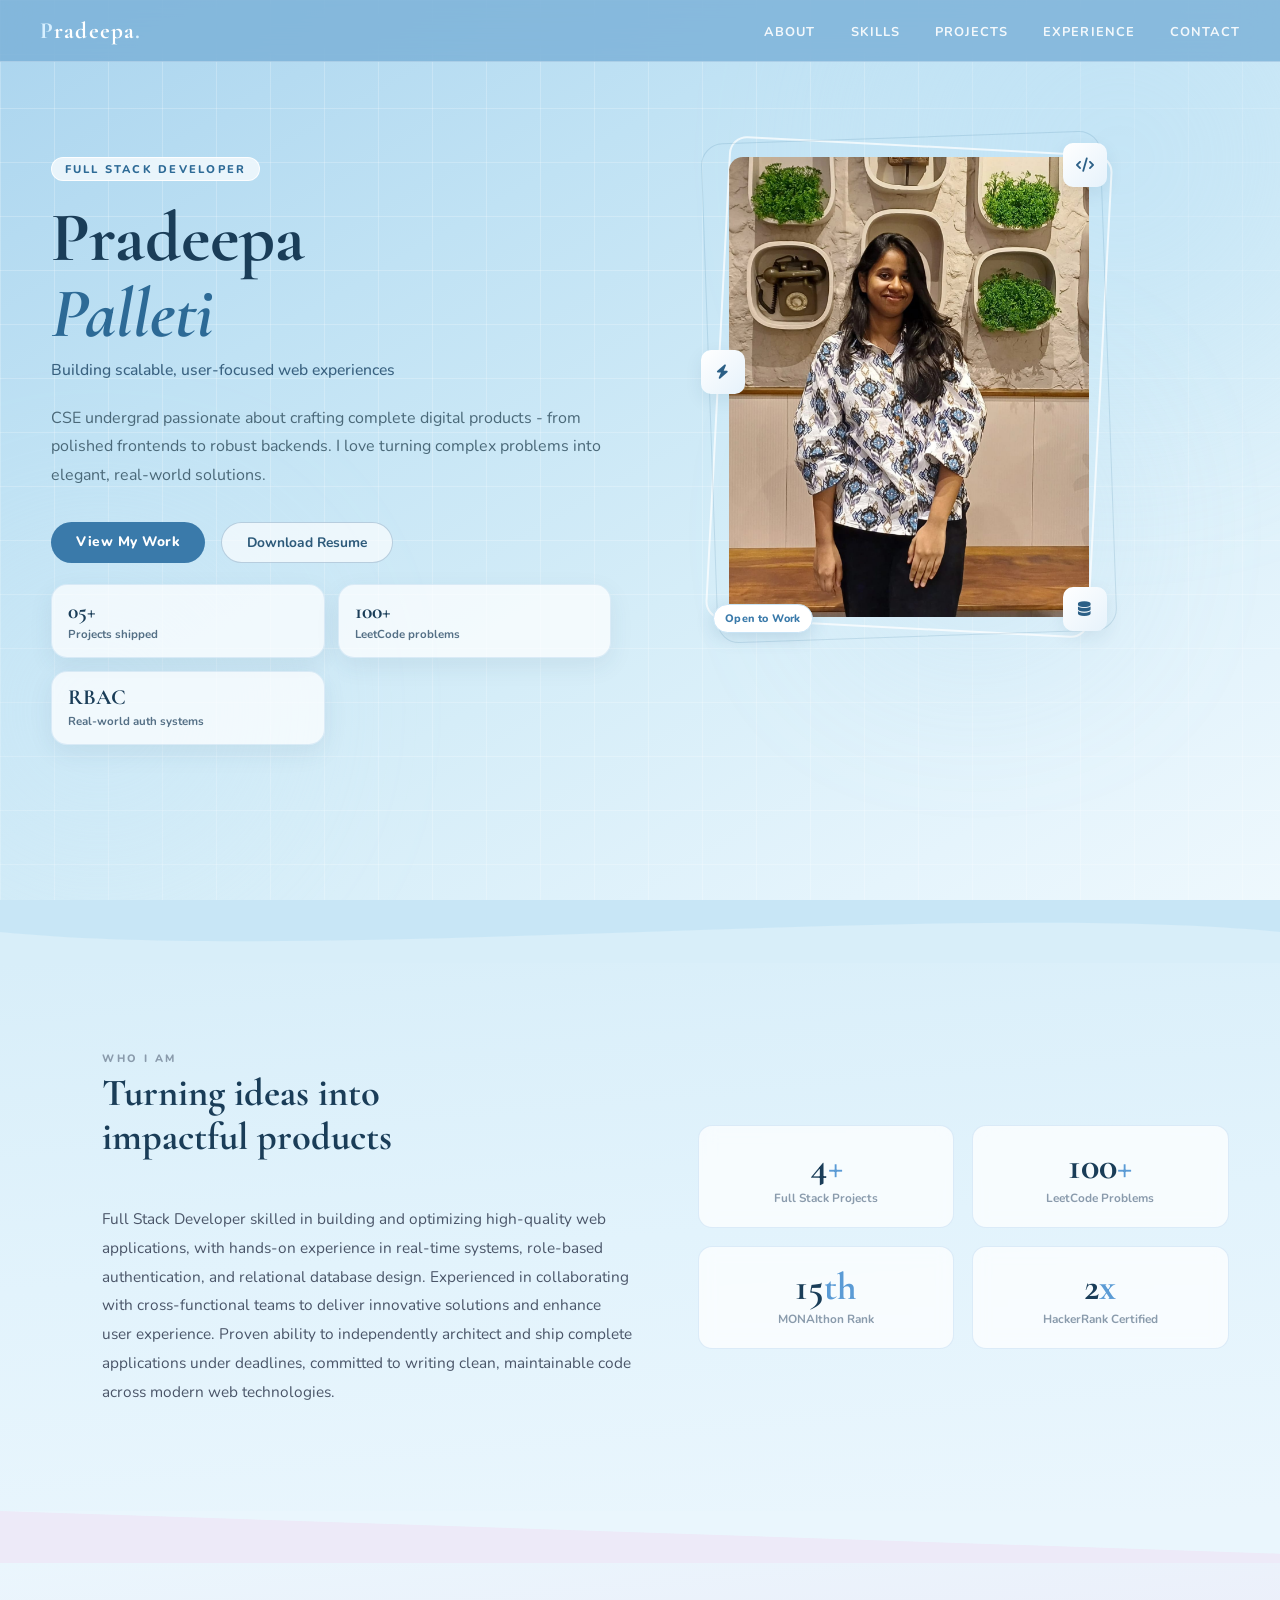
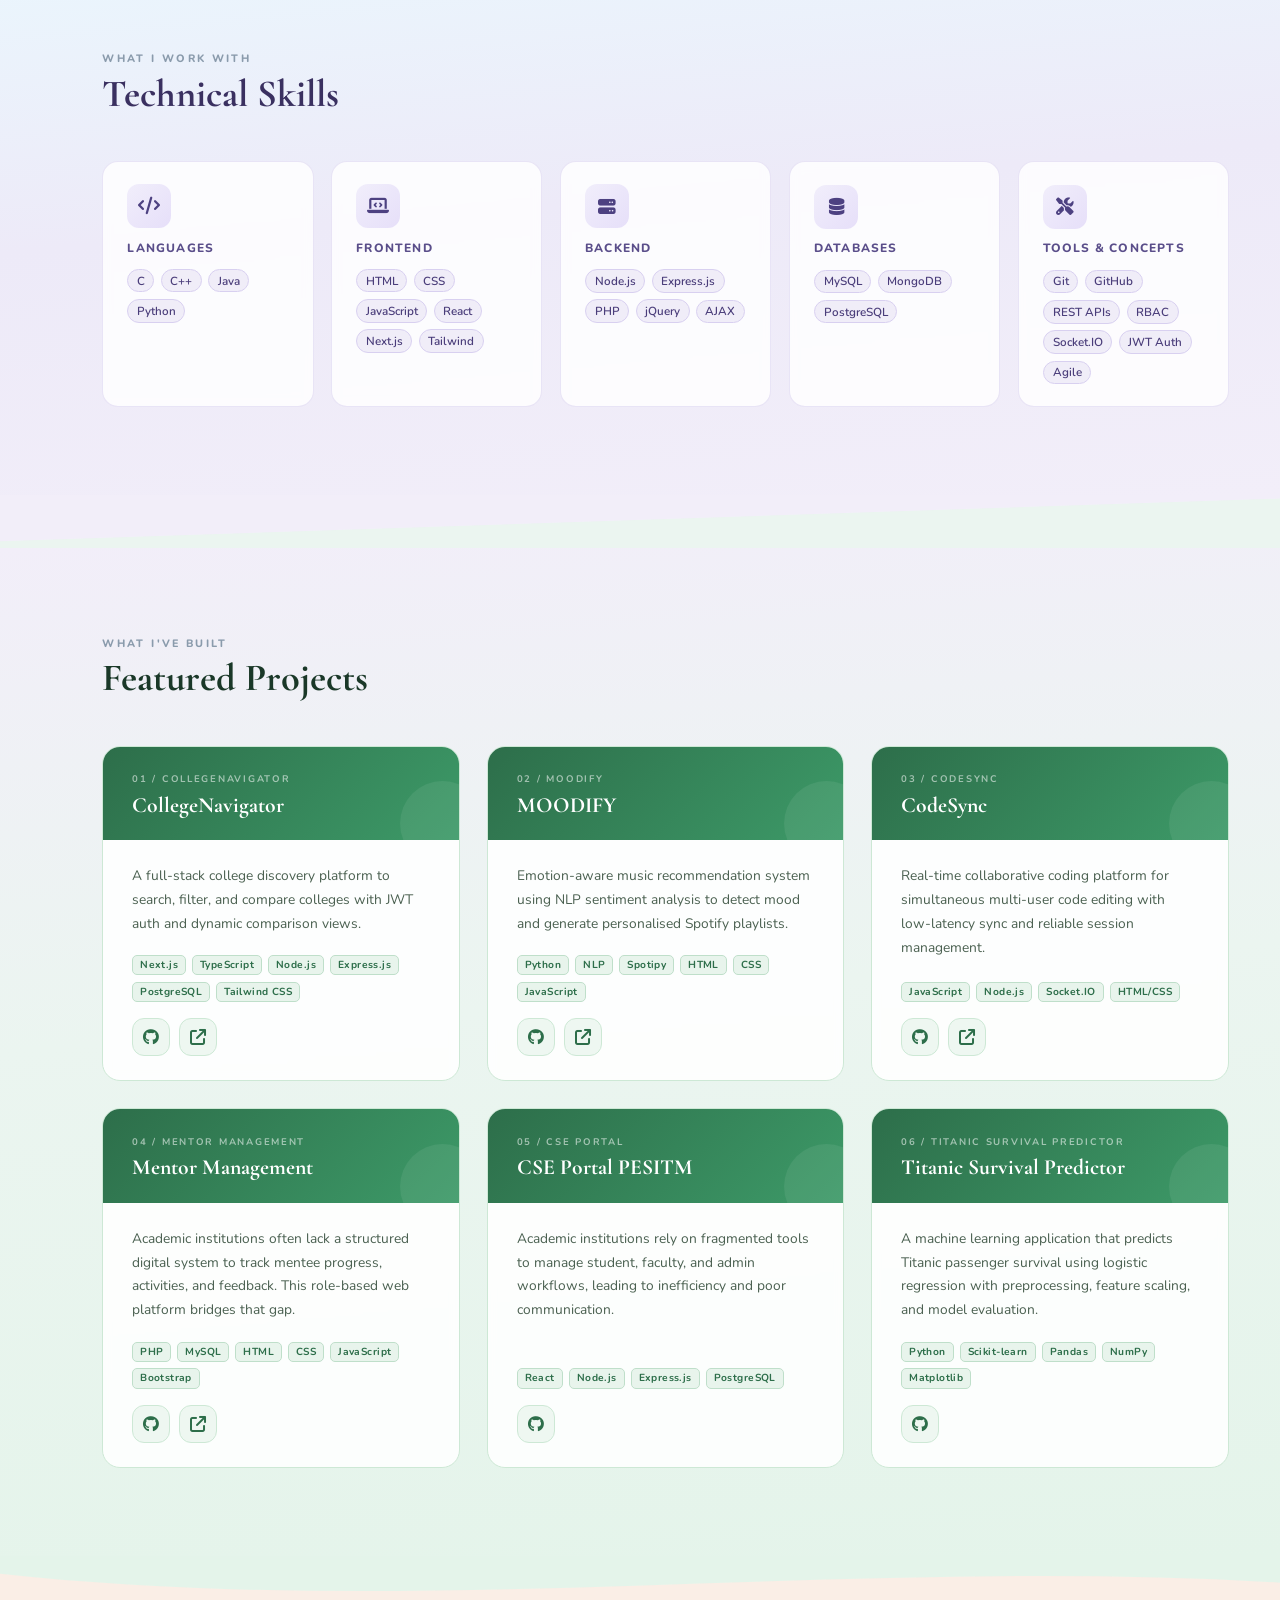
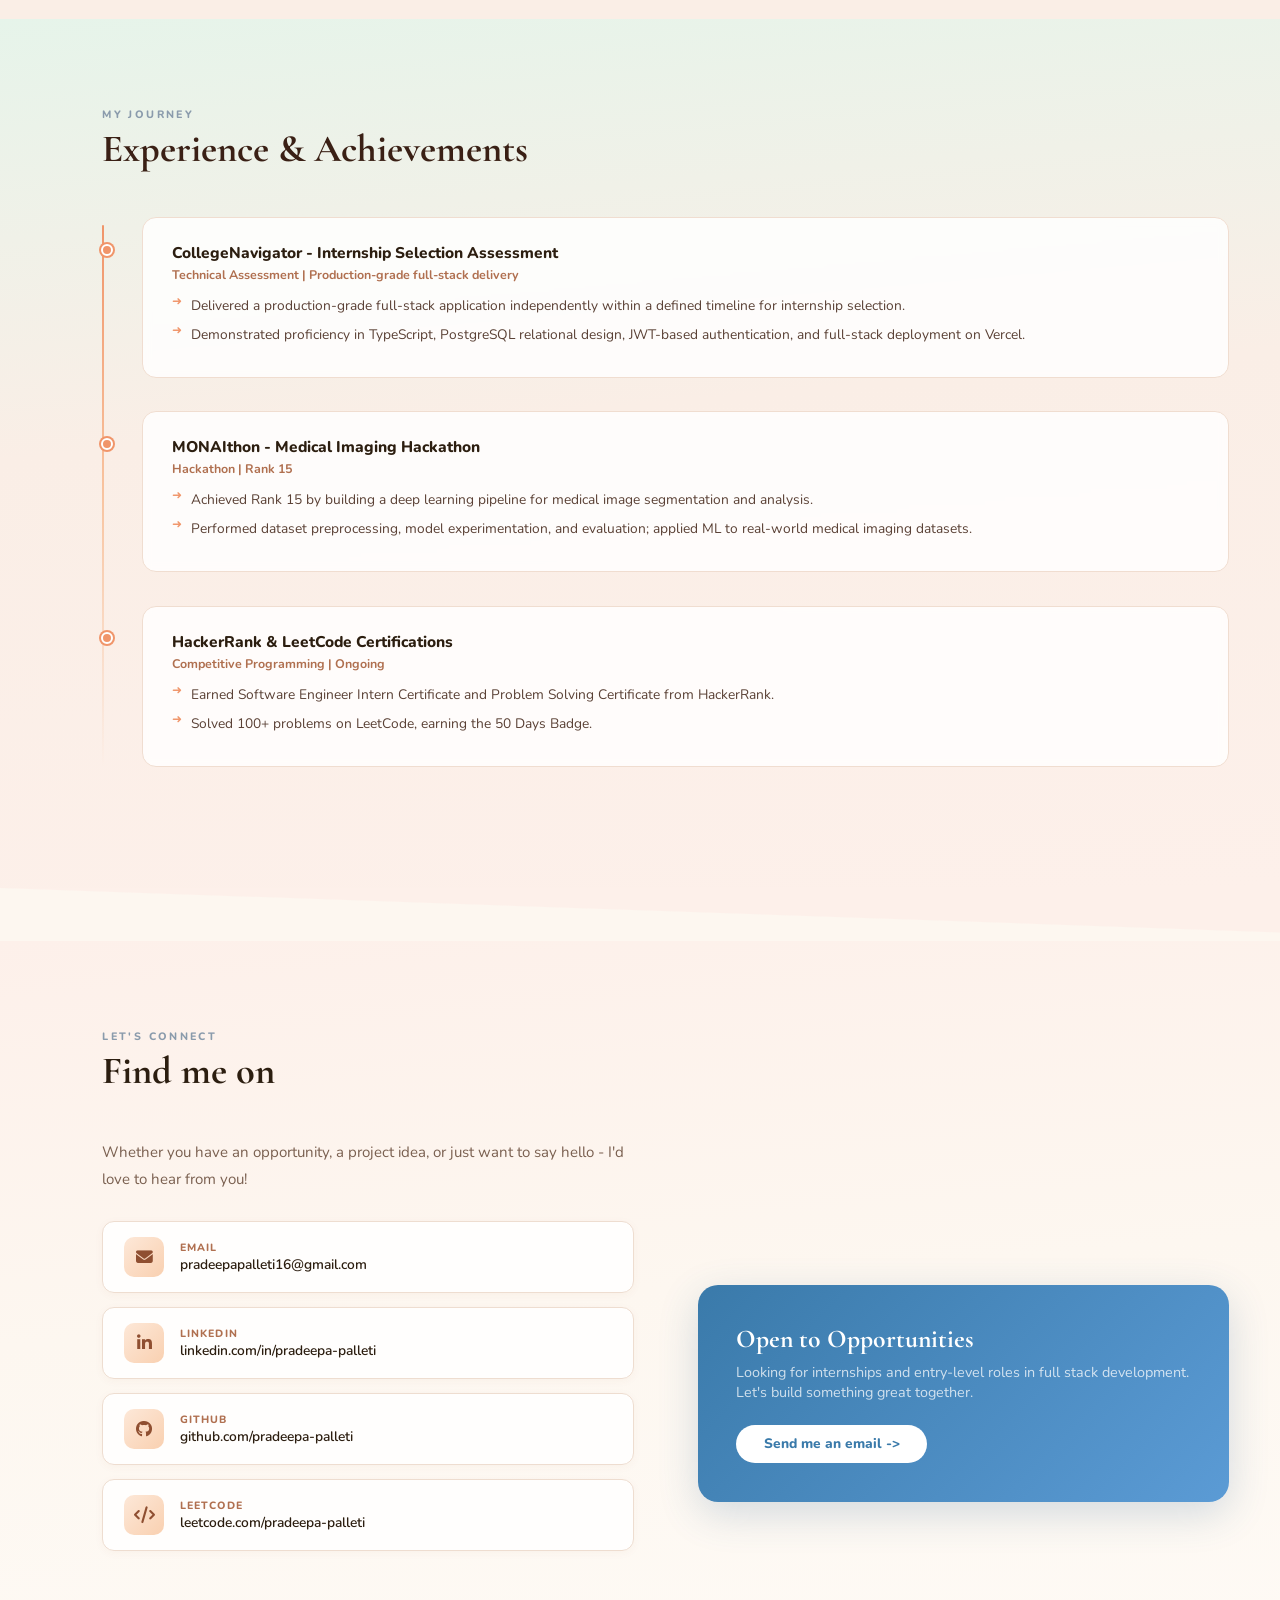
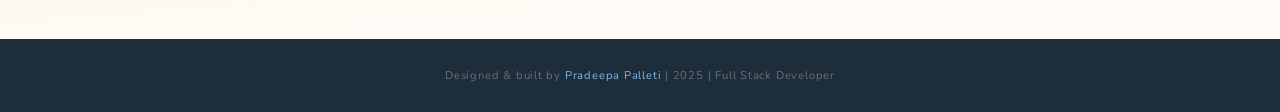
==== commit 3e315df6: "Add README, projects, and mobile nav" ====
--- a/index.html
+++ b/index.html
@@ -13,7 +13,10 @@
 <!-- NAVBAR -->
 <nav>
   <div class="nav-logo"><span>P</span>radeepa<span>.</span></div>
-  <ul class="nav-links">
+  <button class="nav-toggle" type="button" aria-label="Toggle navigation" aria-expanded="false" aria-controls="primary-navigation">
+    <i class="fa-solid fa-bars"></i>
+  </button>
+  <ul class="nav-links" id="primary-navigation">
     <li><a href="#about">About</a></li>
     <li><a href="#skills">Skills</a></li>
     <li><a href="#projects">Projects</a></li>
@@ -250,6 +253,22 @@
           </div>
           <div class="project-links">
             <a class="project-link-btn" href="https://github.com/shubhamrajput27/CSE-Portal-PESITM" target="_blank" rel="noreferrer" aria-label="CSE Portal GitHub"><i class="fa-brands fa-github"></i></a>
+          </div>
+        </div>
+      </div>
+
+      <div class="project-card reveal" data-project="titanic-survival-predictor" role="button" tabindex="0" aria-label="Open Titanic Survival Predictor project details">
+        <div class="project-header">
+          <div class="project-number">06 / Titanic Survival Predictor</div>
+          <div class="project-title">Titanic Survival Predictor</div>
+        </div>
+        <div class="project-body">
+          <p class="project-desc">A machine learning application that predicts Titanic passenger survival using logistic regression with preprocessing, feature scaling, and model evaluation.</p>
+          <div class="project-tech">
+            <span class="tech-tag">Python</span><span class="tech-tag">Scikit-learn</span><span class="tech-tag">Pandas</span><span class="tech-tag">NumPy</span><span class="tech-tag">Matplotlib</span>
+          </div>
+          <div class="project-links">
+            <a class="project-link-btn" href="https://github.com/pradeepapalleti/titanic" target="_blank" rel="noreferrer" aria-label="Titanic Survival Predictor GitHub"><i class="fa-brands fa-github"></i></a>
           </div>
         </div>
       </div>
--- a/style.css
+++ b/style.css
@@ -3,6 +3,13 @@
     --text-dark: #2c3a4a;
     --text-mid: #4a5568;
     --text-light: #8a9bac;
+    --cursor-x: 50vw;
+    --cursor-y: 20vh;
+    --cursor-active: 0;
+  --spotlight-tint: 91,155,213; /* RGB */
+    --spotlight-alpha: 0.18;
+    --dim-alpha: 0.12;
+    --vignette-color: 8,24,48; /* navy tint RGB */
   }
 
   *, *::before, *::after { box-sizing: border-box; margin: 0; padding: 0; }
@@ -13,8 +20,46 @@
     color: var(--text-dark);
     overflow-x: hidden;
     font-size: 16px;
+    position: relative;
     -webkit-font-smoothing: antialiased;
     -moz-osx-font-smoothing: grayscale;
+  }
+
+  body > * {
+    position: relative;
+    z-index: 1;
+  }
+
+  body::before,
+  body::after {
+    content: '';
+    position: fixed;
+    pointer-events: none;
+    z-index: 0;
+    opacity: 0;
+    transition: opacity 0.2s ease;
+  }
+
+  body::before {
+    inset: 0;
+    background: radial-gradient(circle at var(--cursor-x) var(--cursor-y), rgba(91, 155, 213, 0.24) 0, rgba(91, 155, 213, 0.12) 12%, rgba(91, 155, 213, 0.05) 24%, rgba(91, 155, 213, 0) 58%);
+    filter: blur(12px);
+    mix-blend-mode: screen;
+    opacity: var(--cursor-active);
+  }
+
+  body::after {
+    width: 18px;
+    height: 18px;
+    left: var(--cursor-x);
+    top: var(--cursor-y);
+    transform: translate(-50%, -50%);
+    border-radius: 50%;
+    border: 1px solid rgba(255, 255, 255, 0.95);
+    box-shadow: 0 0 24px rgba(91, 155, 213, 0.45), 0 0 0 10px rgba(91, 155, 213, 0.08);
+    background: rgba(255, 255, 255, 0.2);
+    mix-blend-mode: screen;
+    opacity: var(--cursor-active);
   }
 
   /* â”€â”€ NAVBAR â”€â”€ */
@@ -40,6 +85,21 @@
     letter-spacing: 0.05em;
   }
   .nav-logo span { color: #d8f0ff; }
+  .nav-toggle {
+    display: none;
+    align-items: center;
+    justify-content: center;
+    width: 42px;
+    height: 42px;
+    border: 1px solid rgba(255,255,255,0.35);
+    border-radius: 12px;
+    background: rgba(255,255,255,0.12);
+    color: #fff;
+    font-size: 1.05rem;
+    cursor: pointer;
+    transition: background 0.2s ease, transform 0.2s ease;
+  }
+  .nav-toggle:hover { background: rgba(255,255,255,0.2); transform: translateY(-1px); }
   .nav-links { display: flex; gap: 2.2rem; list-style: none; }
   .nav-links a {
     color: rgba(255,255,255,0.9);
@@ -152,7 +212,7 @@
   }
   .hero-highlights {
     display: grid;
-    grid-template-columns: repeat(3, minmax(0, 1fr));
+    grid-template-columns: repeat(2, minmax(0, 1fr));
     gap: 0.8rem;
     max-width: 560px;
     margin-top: 1.35rem;
@@ -607,19 +667,81 @@
   .reveal { opacity: 0; transform: translateY(26px); transition: opacity 0.7s ease, transform 0.7s ease; }
   .reveal.visible { opacity: 1; transform: translateY(0); }
 
+  @media (pointer: coarse), (prefers-reduced-motion: reduce) {
+    body::before,
+    body::after {
+      display: none;
+    }
+  }
+
   /* â”€â”€ RESPONSIVE â”€â”€ */
   @media (max-width: 768px) {
-    .hero-content { grid-template-columns: 1fr; text-align: center; gap: 2.5rem; }
-    .hero-text { order: 2; }
+    nav {
+      padding: 0 1rem;
+    }
+    .nav-toggle {
+      display: inline-flex;
+    }
+    .nav-links {
+      position: absolute;
+      top: 62px;
+      left: 0;
+      right: 0;
+      flex-direction: column;
+      align-items: stretch;
+      gap: 0;
+      padding: 0.75rem 1rem 1rem;
+      background: rgba(120,175,215,0.95);
+      border-bottom: 1px solid rgba(255,255,255,0.28);
+      box-shadow: 0 12px 28px rgba(31, 74, 104, 0.18);
+      max-height: 0;
+      opacity: 0;
+      overflow: hidden;
+      pointer-events: none;
+      transform: translateY(-8px);
+      transition: max-height 0.3s ease, opacity 0.25s ease, transform 0.25s ease;
+    }
+    .nav.nav-open .nav-links {
+      max-height: 320px;
+      opacity: 1;
+      pointer-events: auto;
+      transform: translateY(0);
+    }
+    .nav-links li {
+      width: 100%;
+    }
+    .nav-links a {
+      display: block;
+      width: 100%;
+      padding: 0.8rem 0.2rem;
+      font-size: 0.88rem;
+    }
+    .nav-links a::after {
+      bottom: 0;
+    }
+    .hero-content {
+      grid-template-columns: 1fr;
+      text-align: center;
+      gap: 2.5rem;
+      align-items: center;
+      justify-items: center;
+      padding: 1.5rem 1rem;
+    }
+    .hero-text { order: 2; text-align: center; }
     .hero-photo-wrap { order: 1; }
-    .photo-frame { width: 260px; height: 330px; }
-    .hero-desc { margin: 0 auto 2rem; }
+    .photo-frame { width: 220px; height: 280px; }
+    .hero-desc { margin: 0 auto 1.6rem; max-width: 100%; }
     .hero-btns { justify-content: center; }
-    .hero-highlights { grid-template-columns: 1fr; margin-left: auto; margin-right: auto; }
+    .hero-highlights { grid-template-columns: 1fr; margin-left: auto; margin-right: auto; justify-items: center; }
     .about-grid, .contact-wrap { grid-template-columns: 1fr; }
-    .nav-links { gap: 1rem; }
     .contact-right { margin-top: 0; }
     .projects-grid { grid-template-columns: 1fr; }
+
+    /* hide heavy decorative elements on small screens for clarity */
+    .hero-blob, .hero-grid { display: none; }
+
+    /* disable global dim + spotlight on mobile to preserve readability */
+    body::before, body::after { display: none !important; }
   }
 
   @media (min-width: 769px) and (max-width: 1150px) {
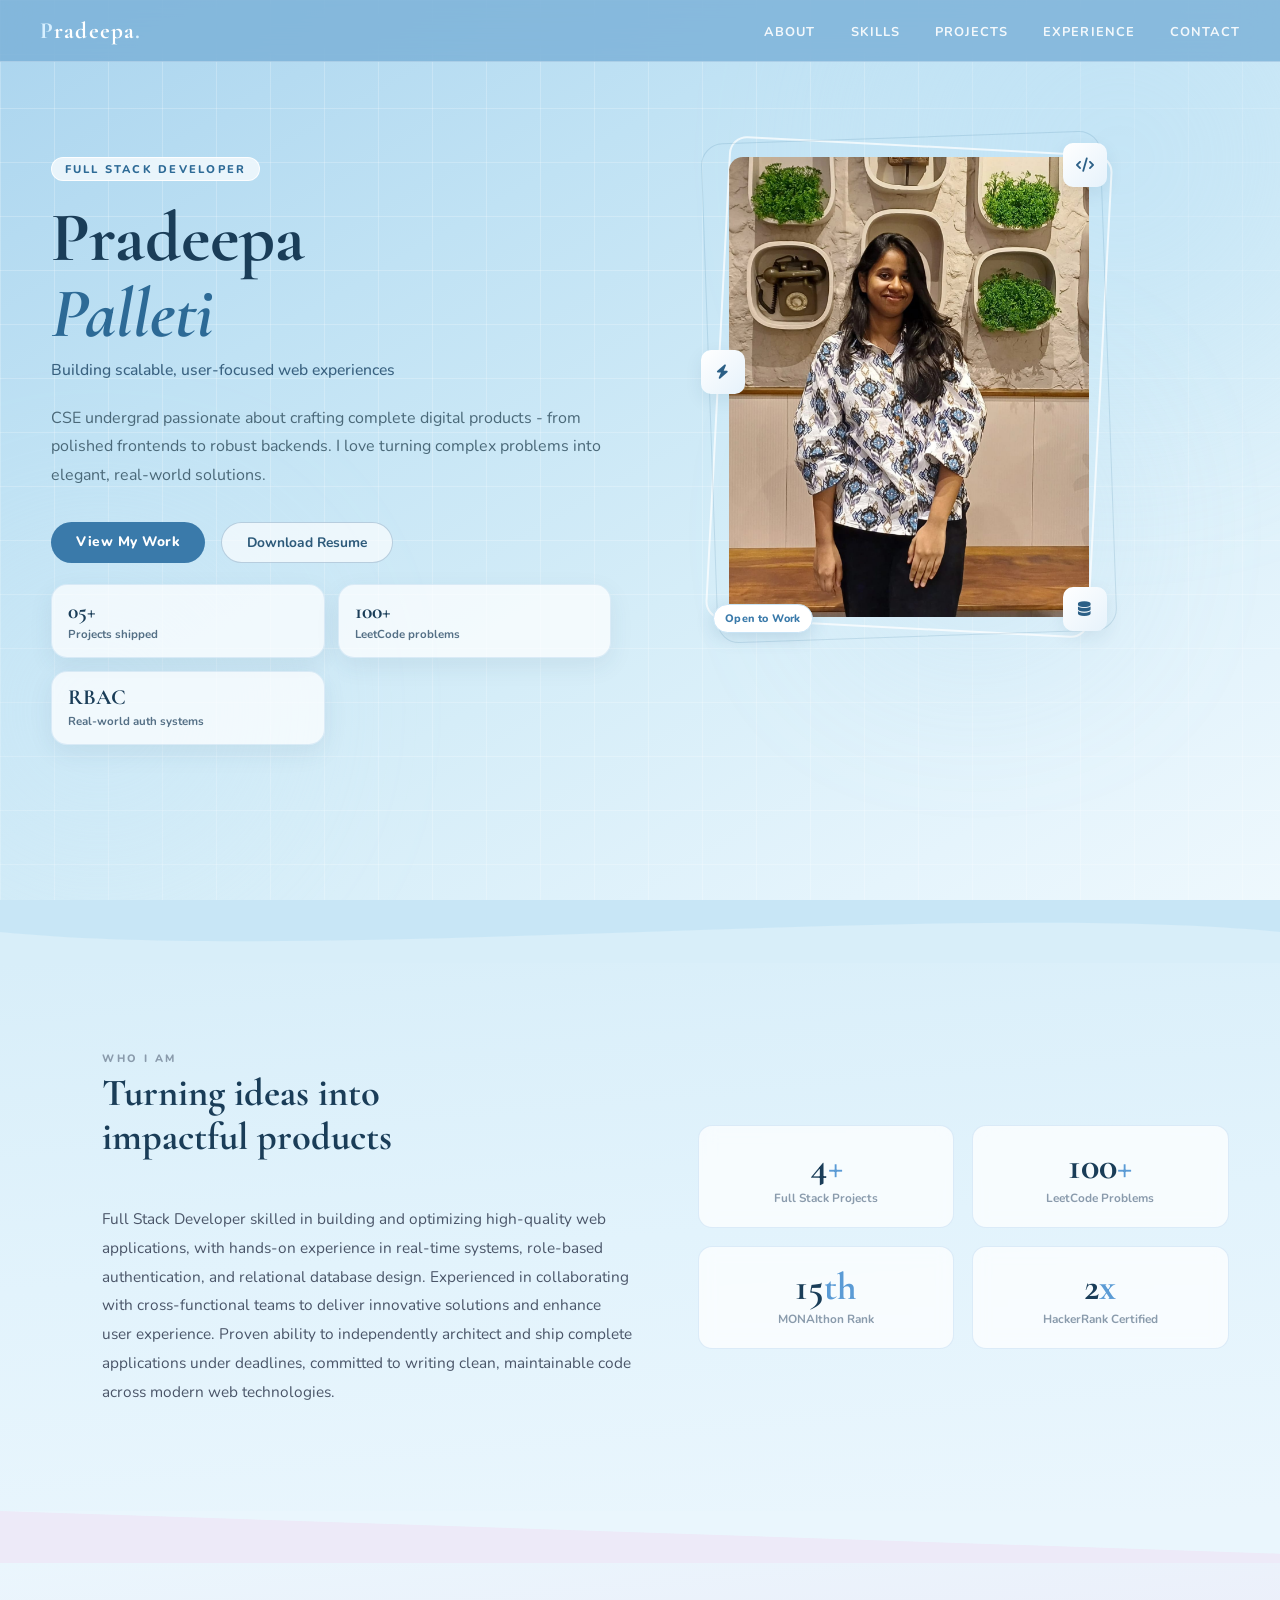
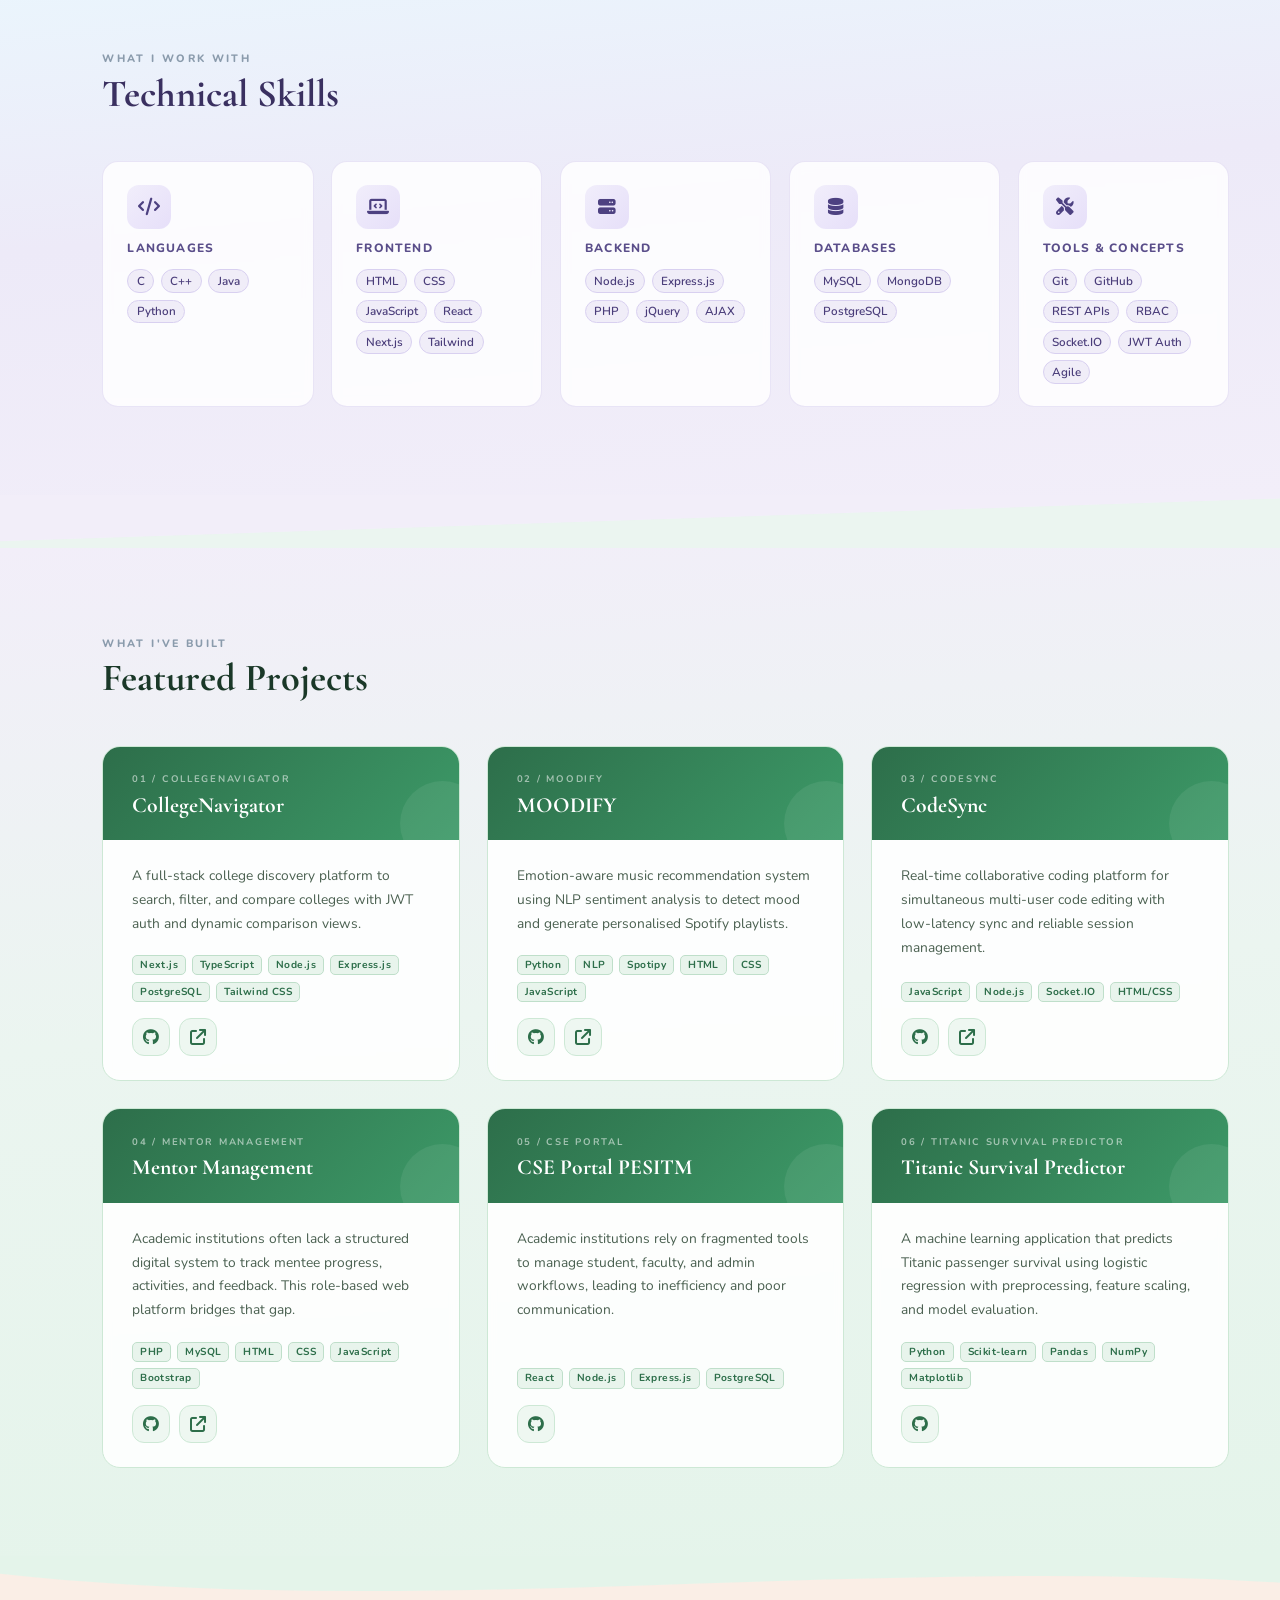
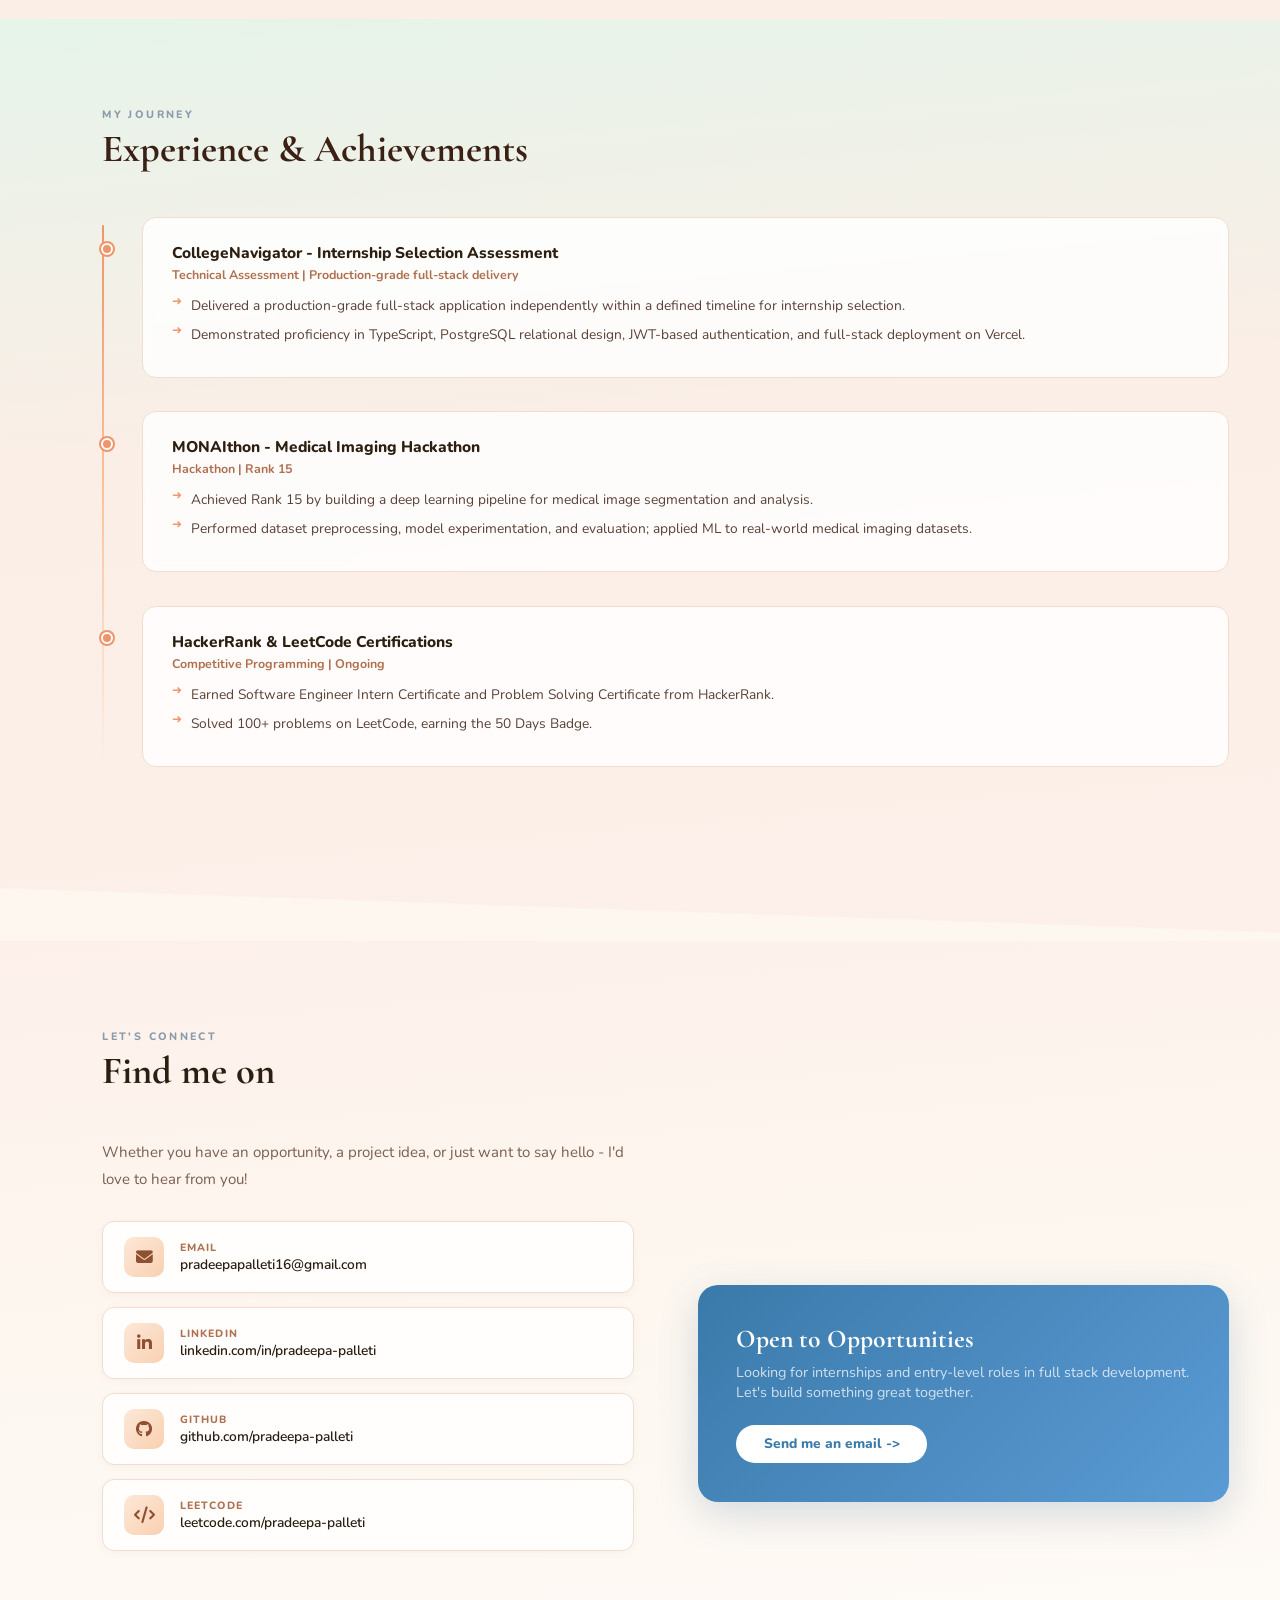
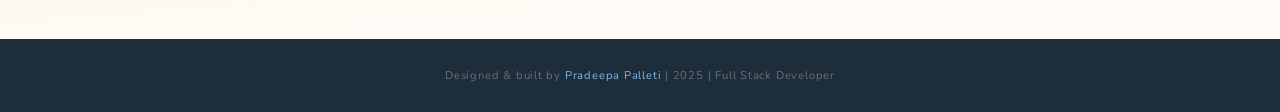
==== commit 1fa431c6: "links updated" ====
--- a/index.html
+++ b/index.html
@@ -363,14 +363,14 @@
               <div class="link-value">linkedin.com/in/pradeepa-palleti</div>
             </div>
           </a>
-          <a href="https://github.com/pradeepa-palleti" target="_blank" class="contact-link">
+          <a href="https://github.com/pradeepapalleti" target="_blank" class="contact-link">
             <div class="link-icon"><i class="fa-brands fa-github"></i></div>
             <div class="link-info">
               <div class="link-label">GitHub</div>
               <div class="link-value">github.com/pradeepa-palleti</div>
             </div>
           </a>
-          <a href="https://leetcode.com/pradeepa-palleti" target="_blank" class="contact-link">
+          <a href="https://leetcode.com/u/pradee16/" target="_blank" class="contact-link">
             <div class="link-icon"><i class="fa-solid fa-code"></i></div>
             <div class="link-info">
               <div class="link-label">LeetCode</div>
--- a/style.css
+++ b/style.css
@@ -684,15 +684,17 @@
     }
     .nav-links {
       position: absolute;
-      top: 62px;
-      left: 0;
-      right: 0;
+      top: 72px;
+      right: 1rem;
+      left: auto;
+      width: min(260px, calc(100vw - 2rem));
       flex-direction: column;
       align-items: stretch;
       gap: 0;
       padding: 0.75rem 1rem 1rem;
       background: rgba(120,175,215,0.95);
       border-bottom: 1px solid rgba(255,255,255,0.28);
+      border-radius: 18px;
       box-shadow: 0 12px 28px rgba(31, 74, 104, 0.18);
       max-height: 0;
       opacity: 0;
@@ -701,7 +703,7 @@
       transform: translateY(-8px);
       transition: max-height 0.3s ease, opacity 0.25s ease, transform 0.25s ease;
     }
-    .nav.nav-open .nav-links {
+    nav.nav-open .nav-links {
       max-height: 320px;
       opacity: 1;
       pointer-events: auto;
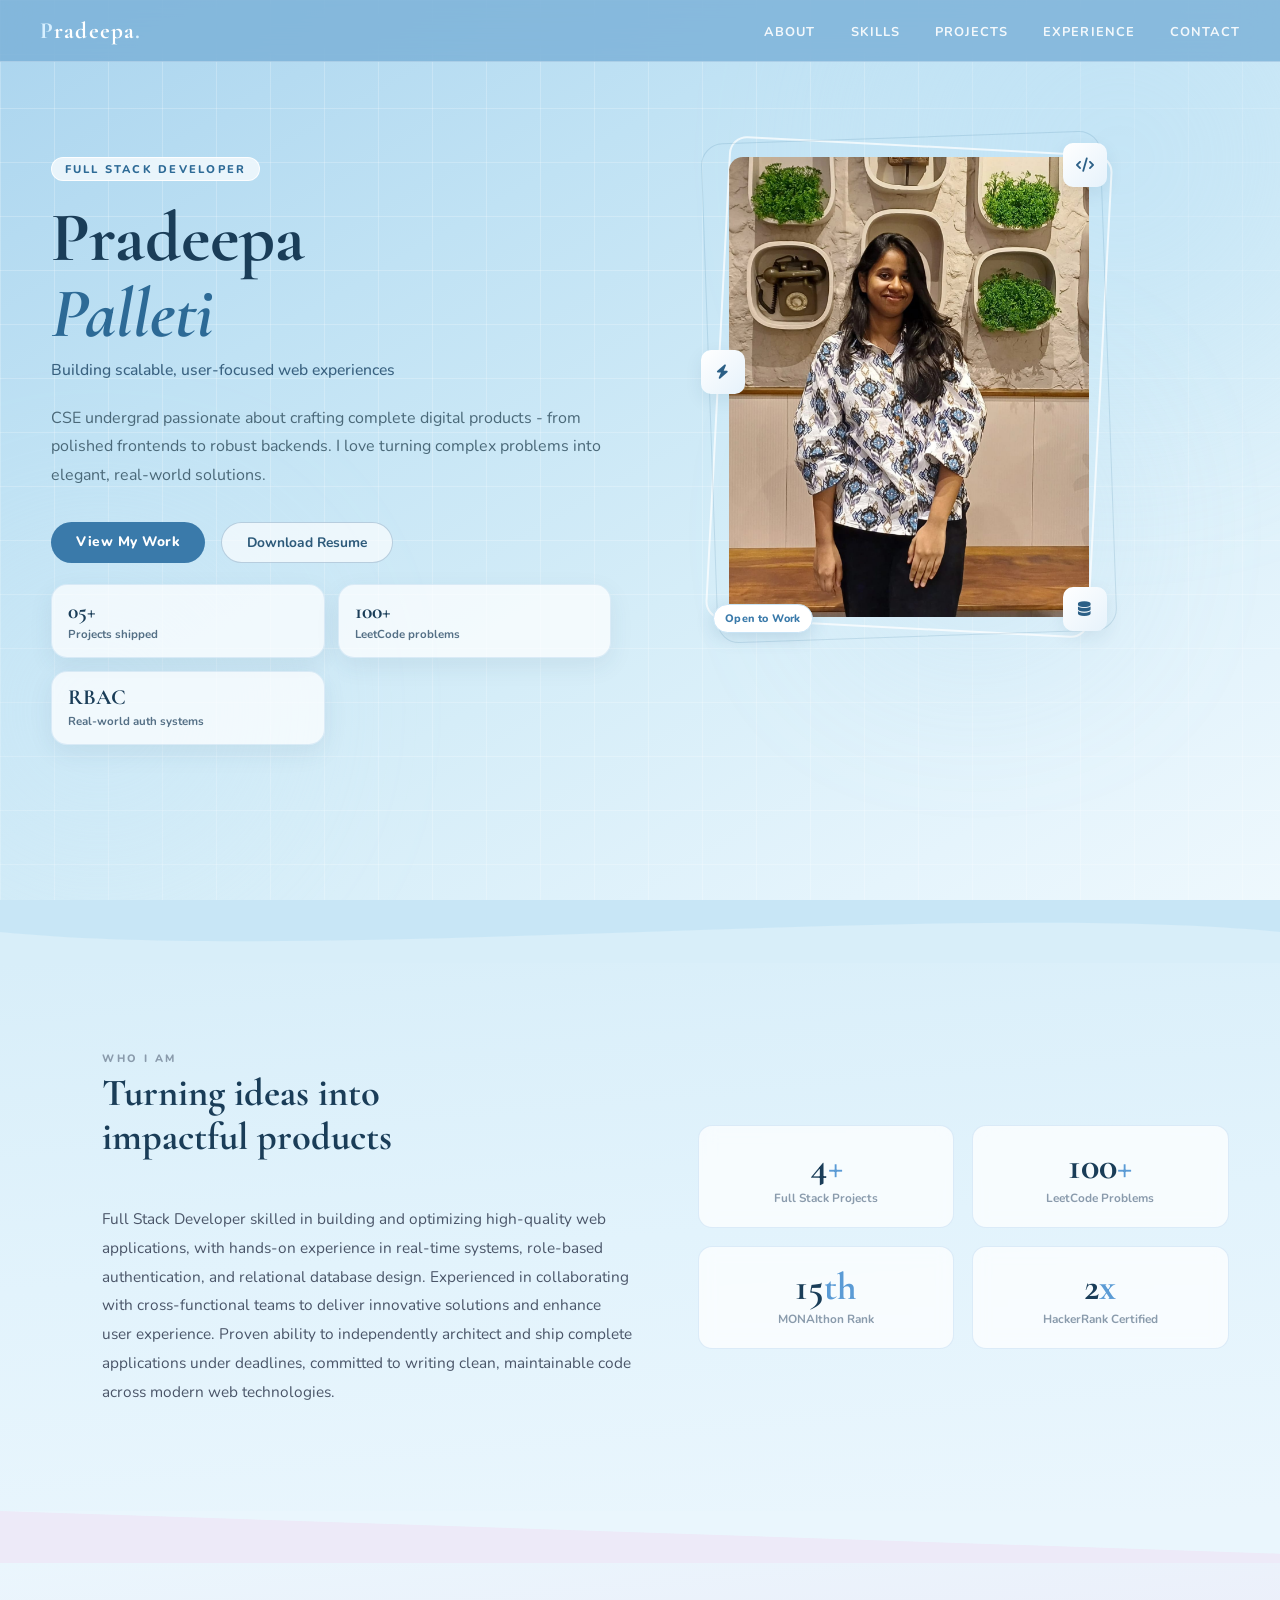
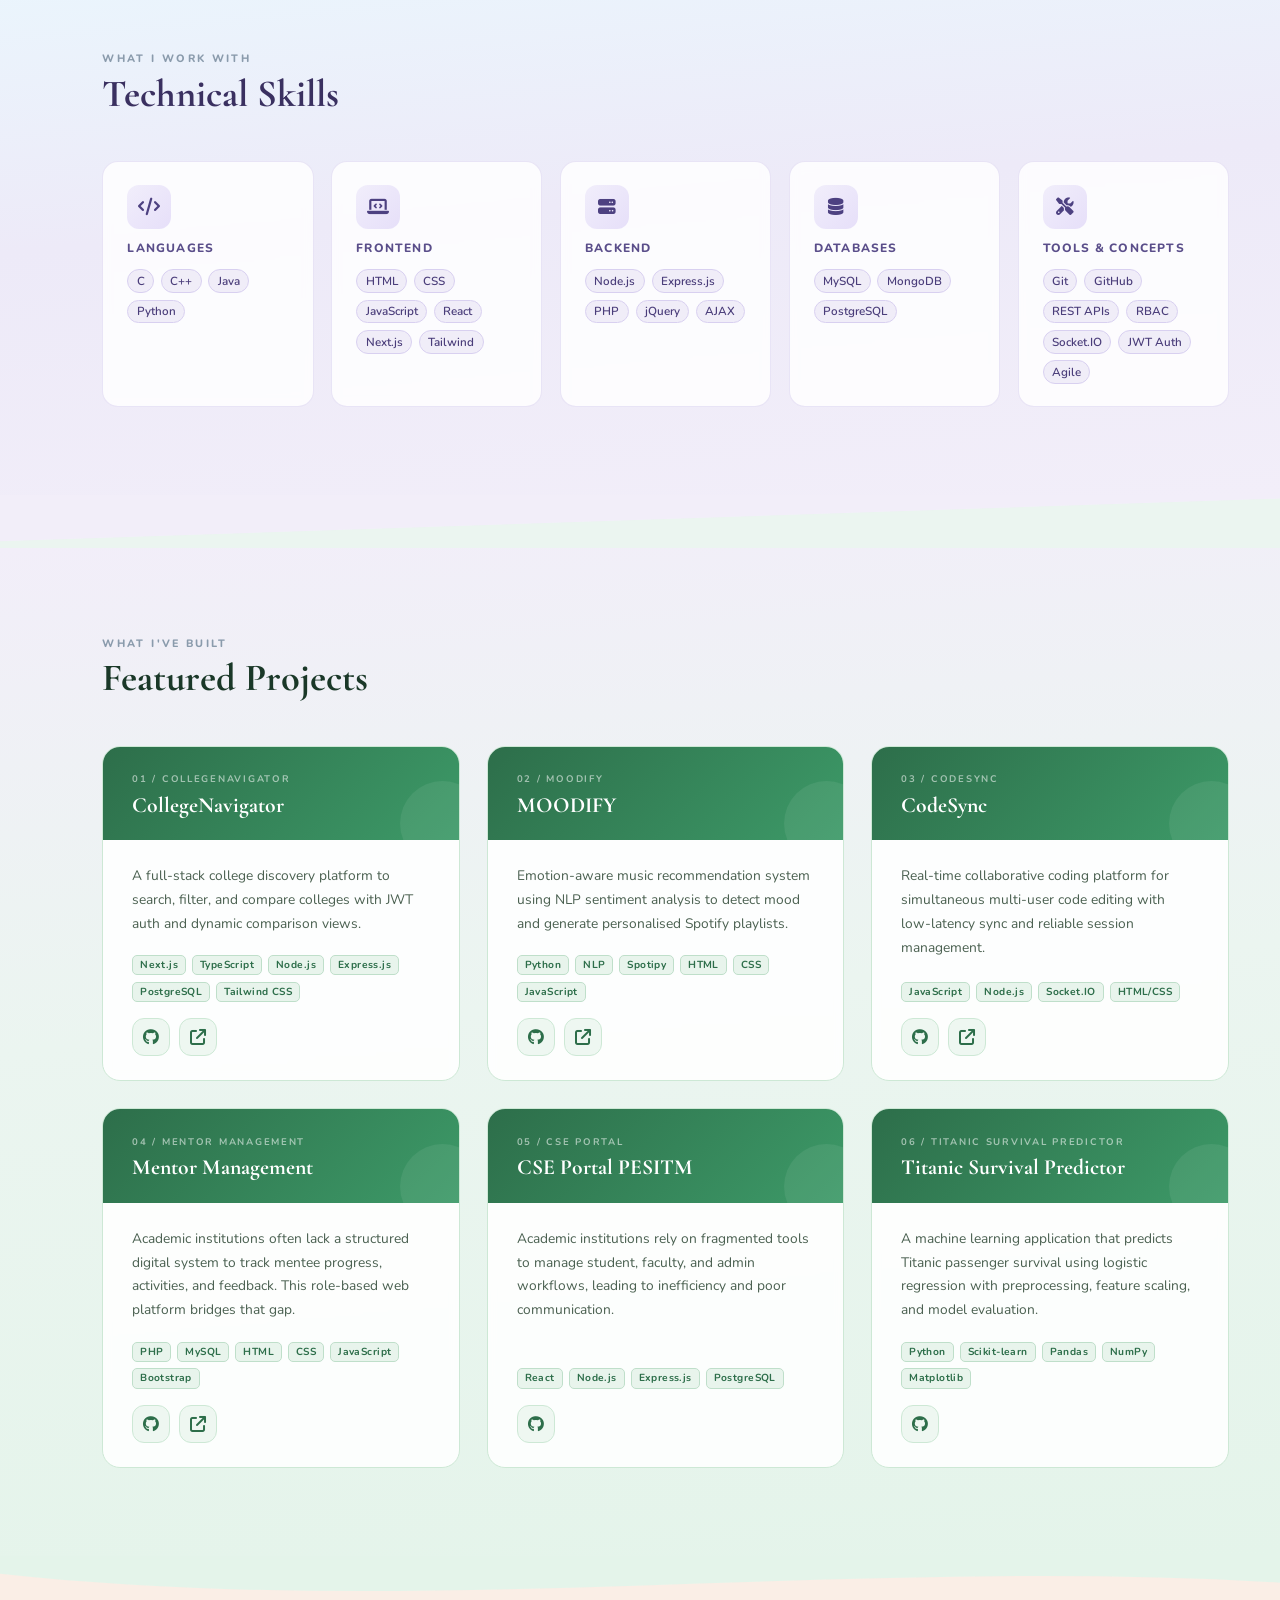
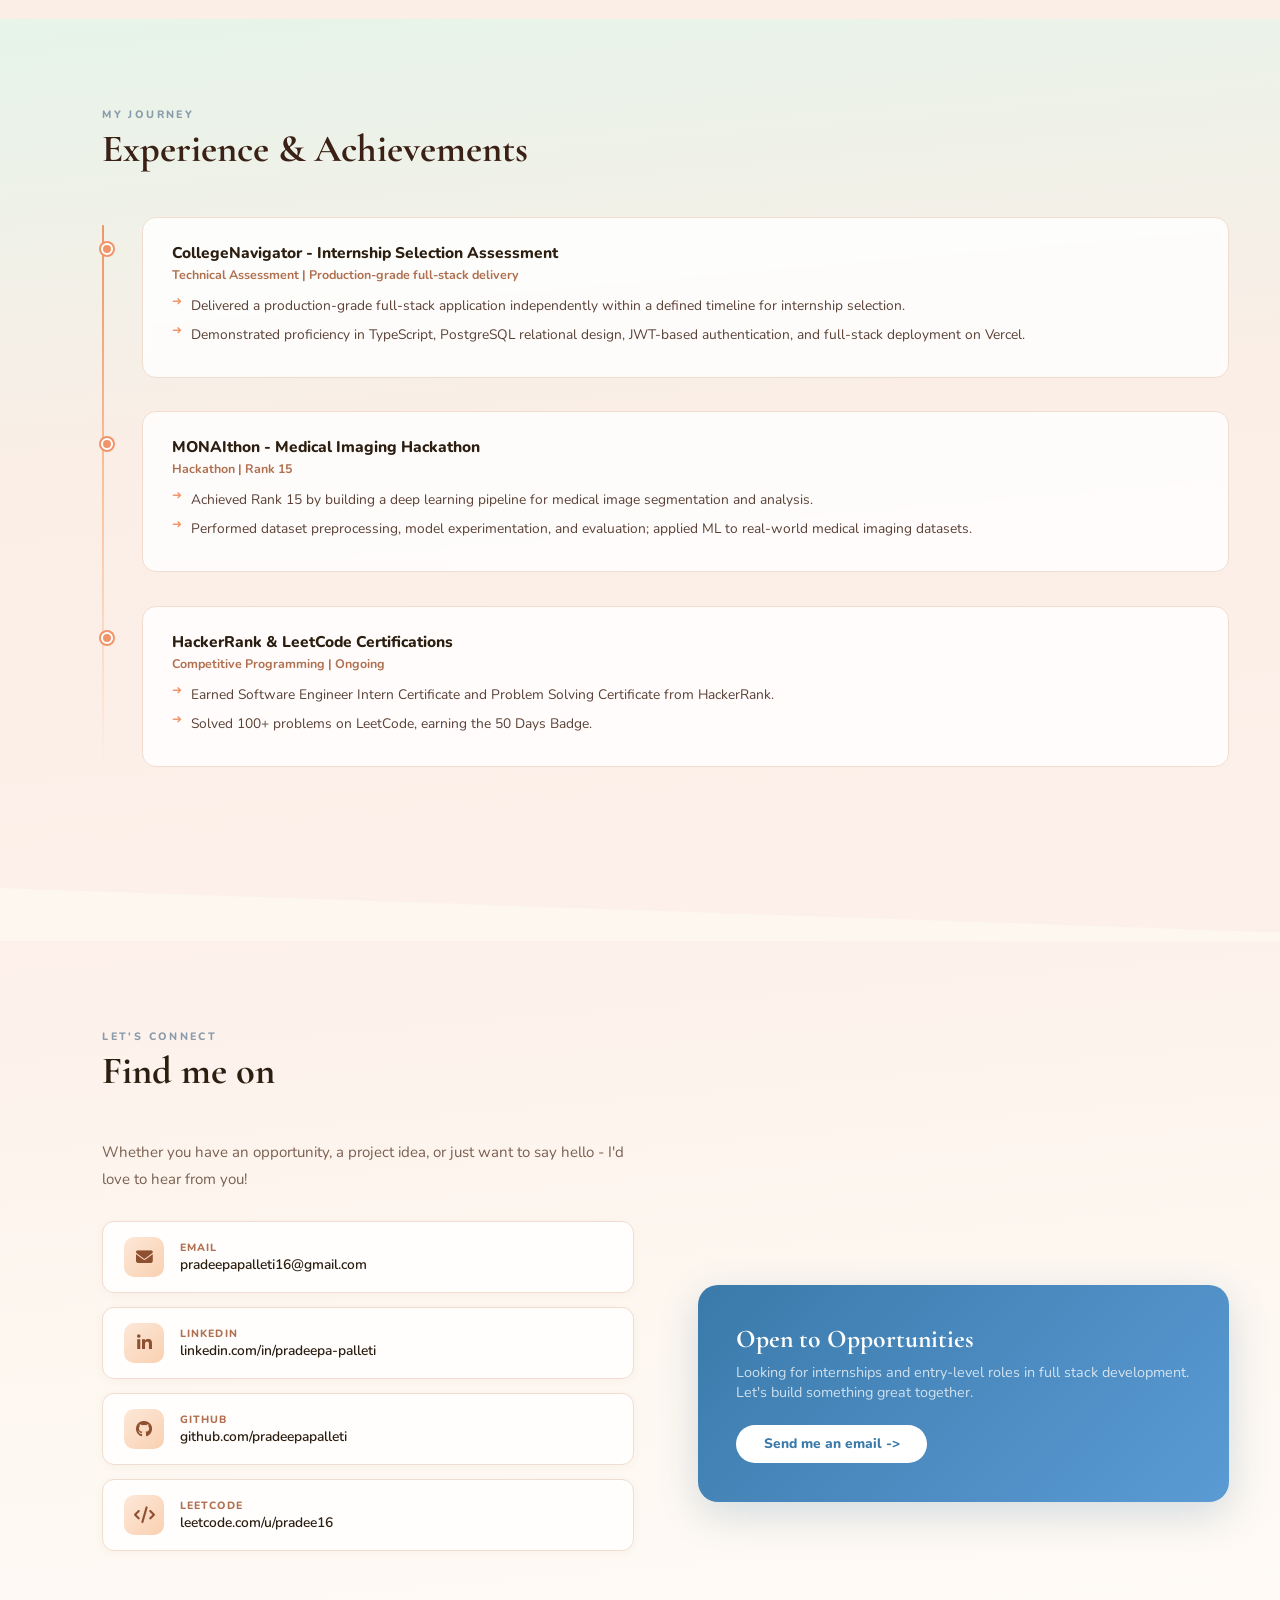
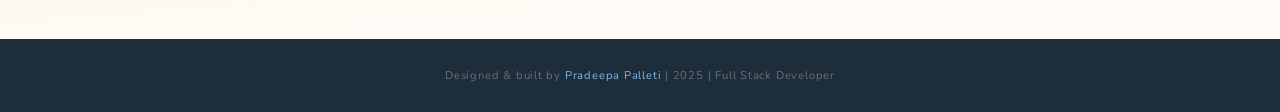
==== commit 8da98ae4: "links updated" ====
--- a/index.html
+++ b/index.html
@@ -367,14 +367,14 @@
             <div class="link-icon"><i class="fa-brands fa-github"></i></div>
             <div class="link-info">
               <div class="link-label">GitHub</div>
-              <div class="link-value">github.com/pradeepa-palleti</div>
+              <div class="link-value">github.com/pradeepapalleti</div>
             </div>
           </a>
           <a href="https://leetcode.com/u/pradee16/" target="_blank" class="contact-link">
             <div class="link-icon"><i class="fa-solid fa-code"></i></div>
             <div class="link-info">
               <div class="link-label">LeetCode</div>
-              <div class="link-value">leetcode.com/pradeepa-palleti</div>
+              <div class="link-value">leetcode.com/u/pradee16</div>
             </div>
           </a>
           <!-- phone removed per request -->
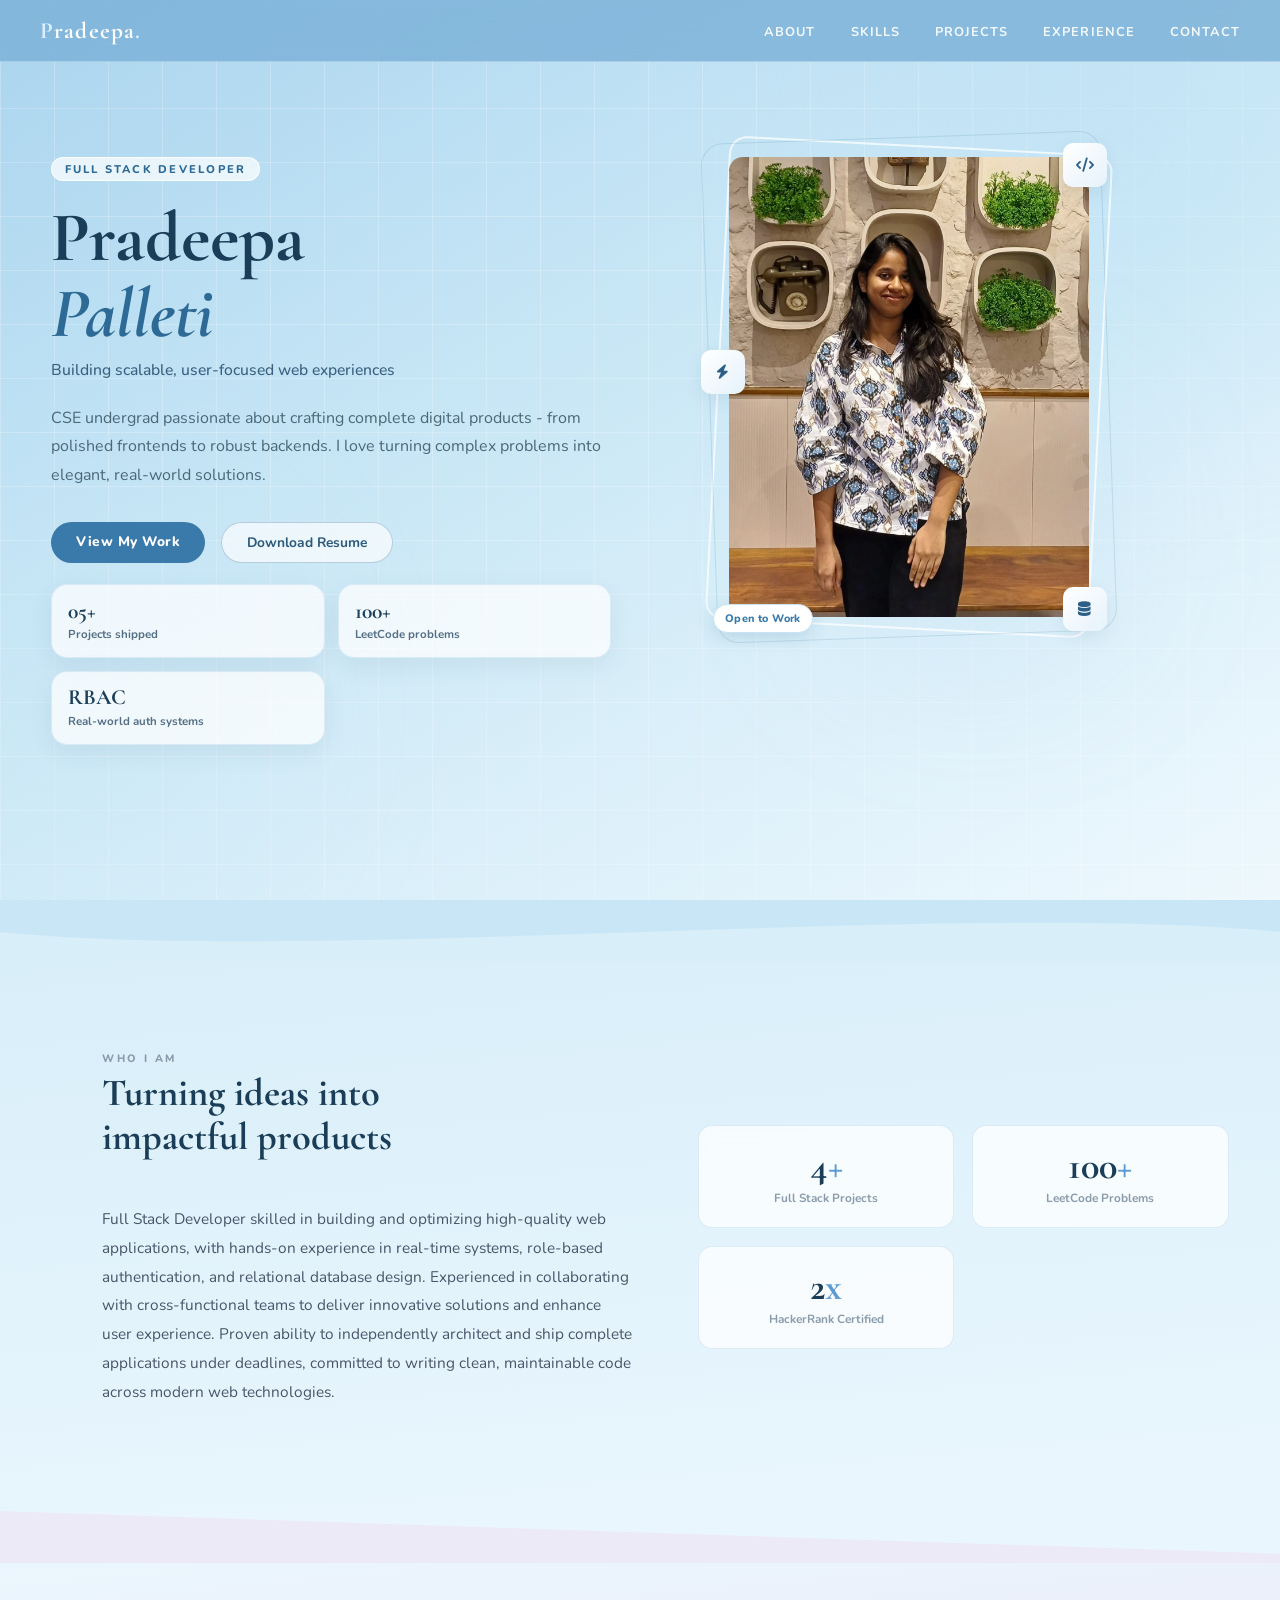
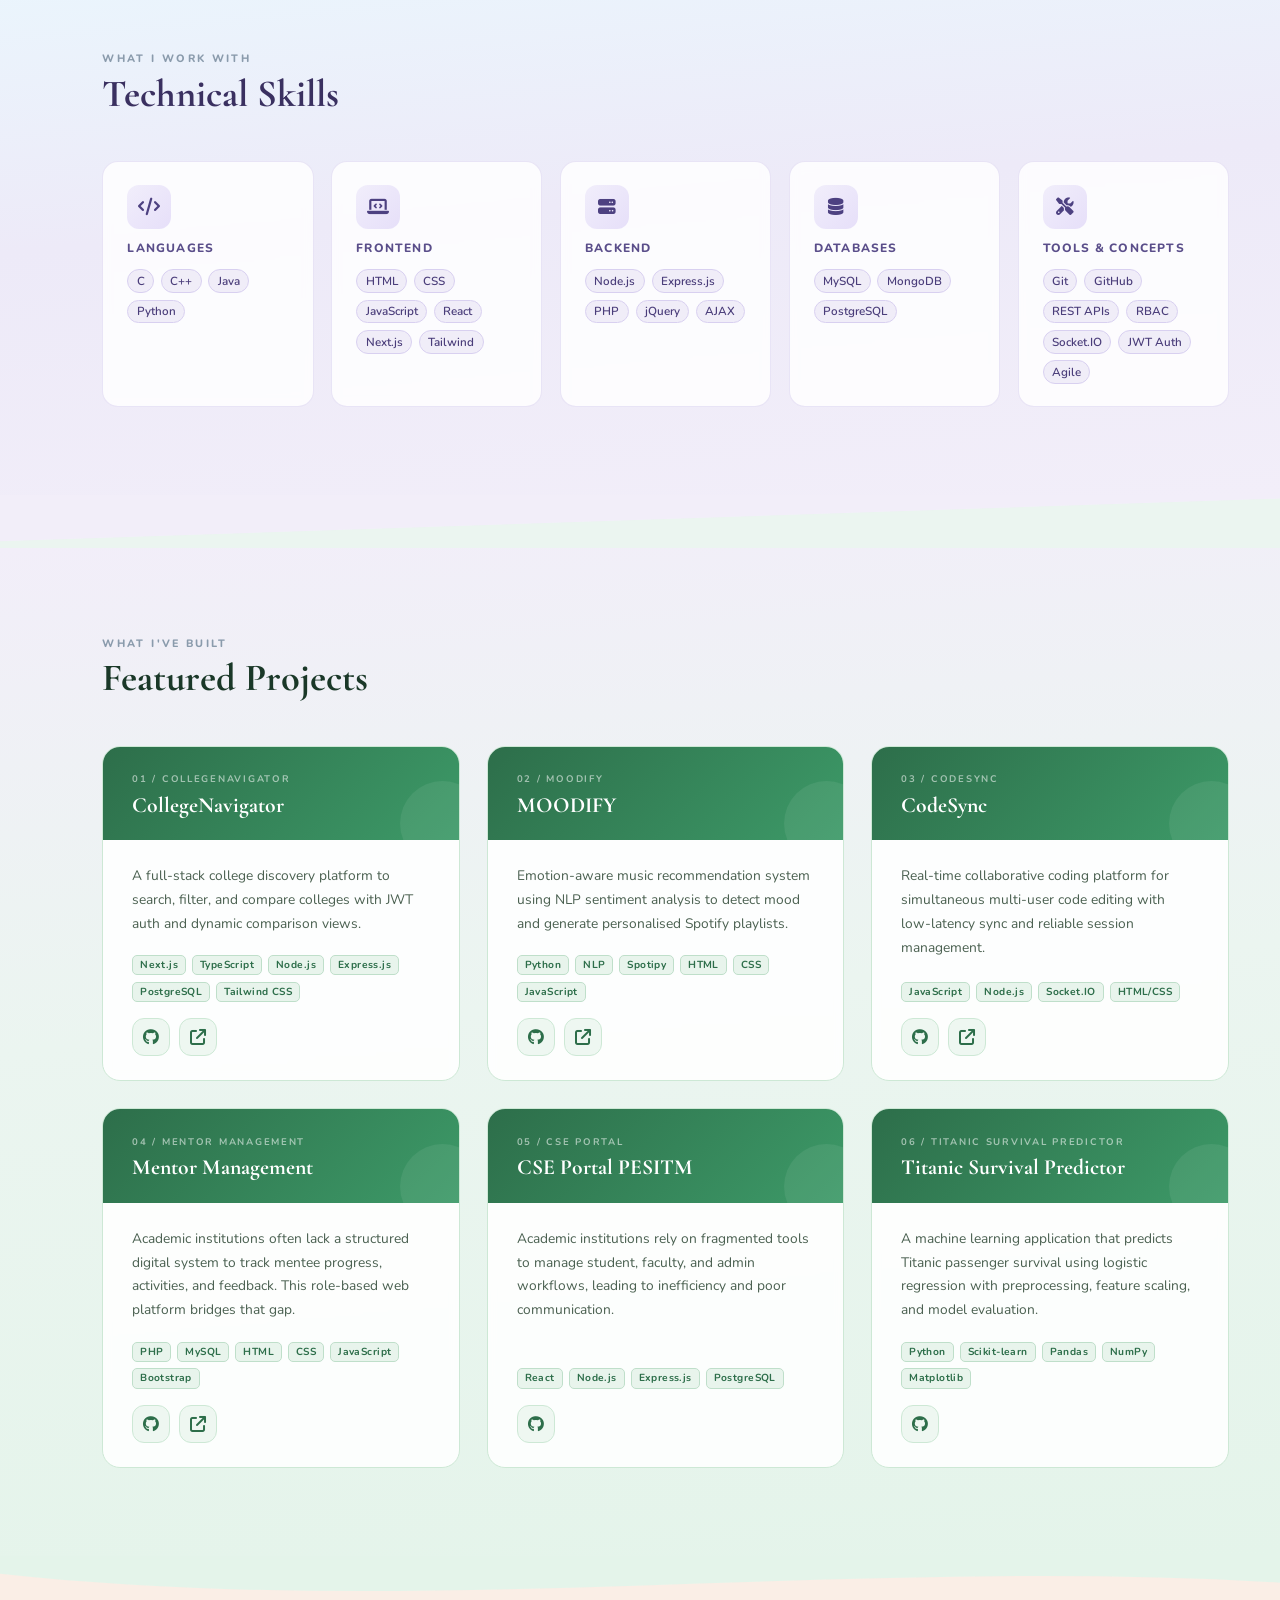
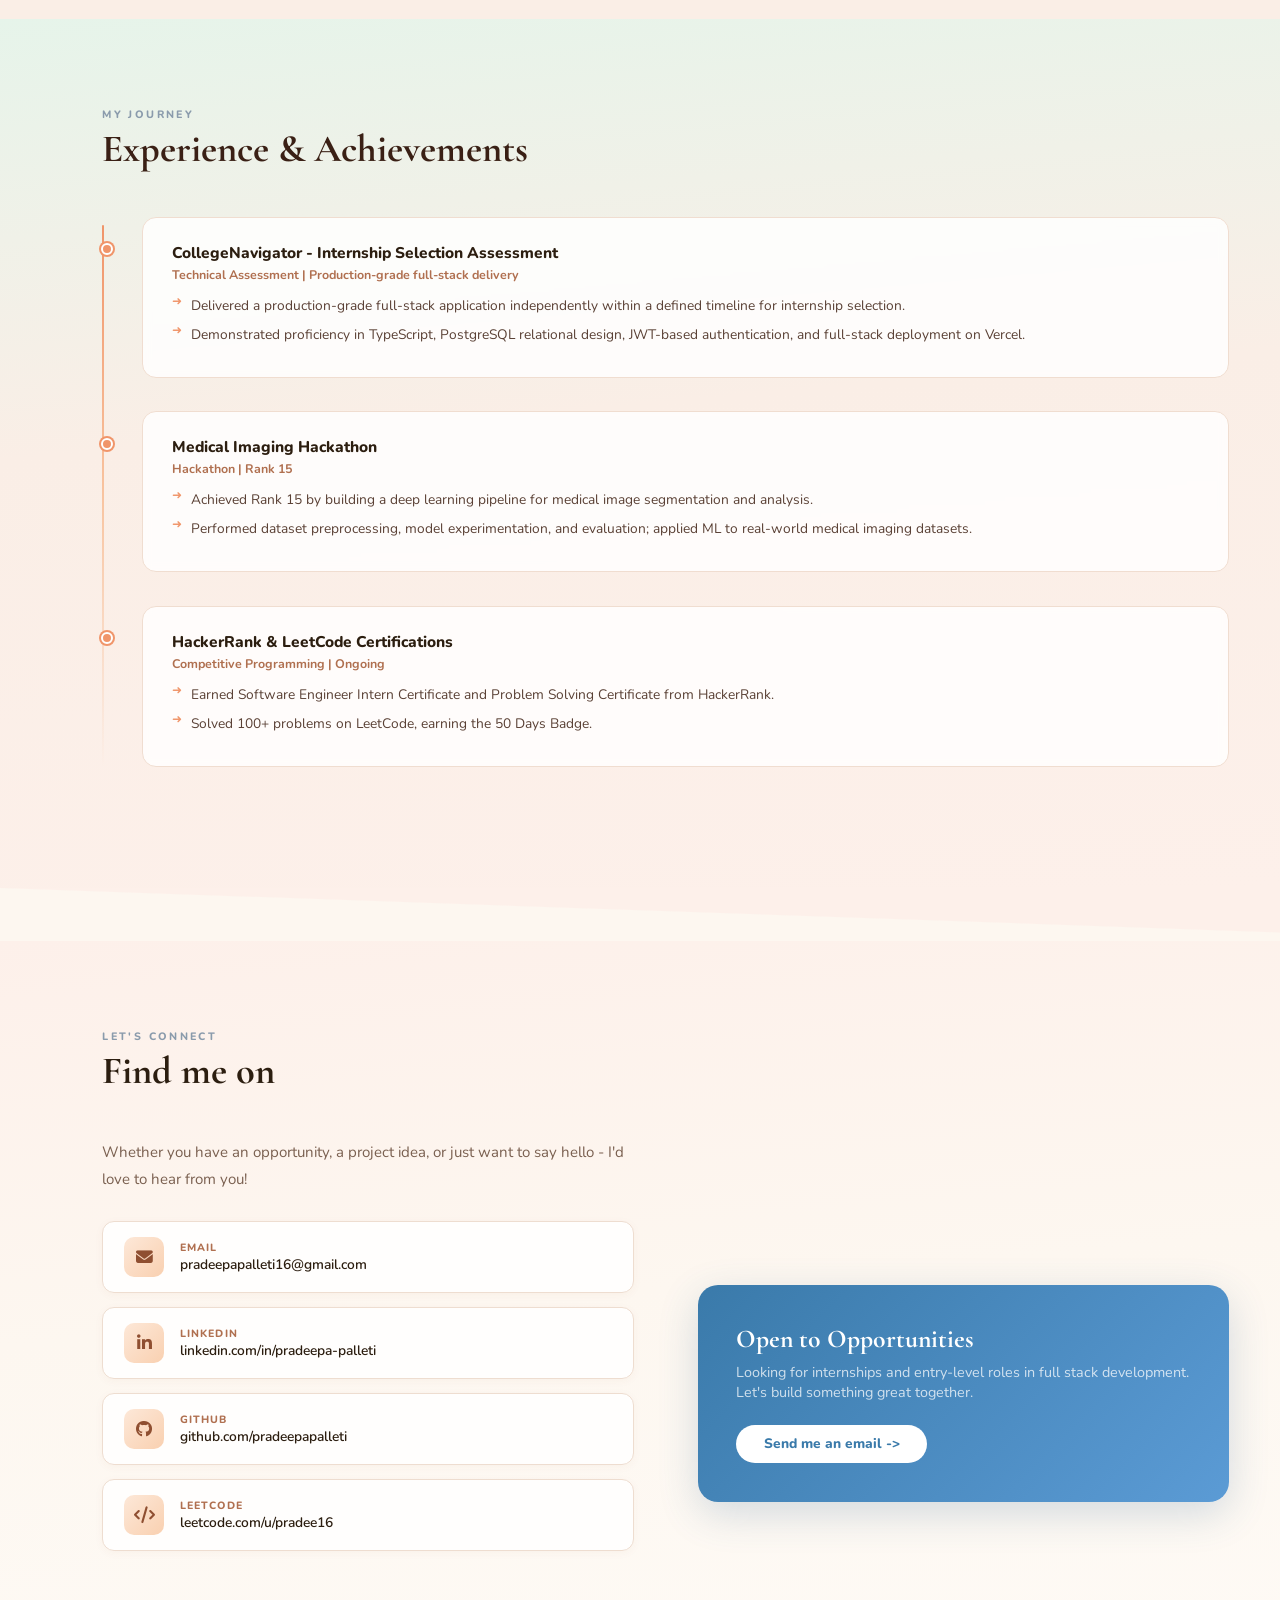
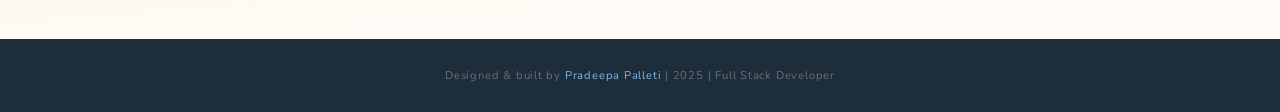
==== commit cb98d867: "added a new feature" ====
--- a/index.html
+++ b/index.html
@@ -9,6 +9,9 @@
 <link rel="stylesheet" href="style.css"/>
 </head>
 <body>
+  <div class="cursor-follower" aria-hidden="true">
+    <span class="cursor-pointer">✦</span>
+  </div>
 
 <!-- NAVBAR -->
 <nav>
@@ -95,10 +98,6 @@
           <div class="stat-label">LeetCode Problems</div>
         </div>
         <div class="stat-card">
-          <div class="stat-num">15<span>th</span></div>
-          <div class="stat-label">MONAIthon Rank</div>
-        </div>
-        <div class="stat-card">
           <div class="stat-num">2<span>x</span></div>
           <div class="stat-label">HackerRank Certified</div>
         </div>
@@ -314,7 +313,7 @@
         </ul>
       </div>
       <div class="exp-item reveal">
-        <div class="exp-title">MONAIthon - Medical Imaging Hackathon</div>
+        <div class="exp-title">Medical Imaging Hackathon</div>
         <div class="exp-sub">Hackathon | Rank 15</div>
         <ul class="exp-points">
           <li>Achieved Rank 15 by building a deep learning pipeline for medical image segmentation and analysis.</li>
--- a/style.css
+++ b/style.css
@@ -60,6 +60,49 @@
     background: rgba(255, 255, 255, 0.2);
     mix-blend-mode: screen;
     opacity: var(--cursor-active);
+  }
+
+  .cursor-follower {
+    position: fixed;
+    left: 0;
+    top: 0;
+    width: 20px;
+    height: 20px;
+    display: grid;
+    place-items: center;
+    border-radius: 50%;
+    background: rgba(255, 255, 255, 0.26);
+    border: 1px solid rgba(97, 166, 225, 0.28);
+    box-shadow: 0 0 12px rgba(110, 170, 220, 0.08);
+    transform: translate(-50%, -50%);
+    pointer-events: none;
+    z-index: 120;
+    opacity: 0;
+    transition: transform 0.2s ease, opacity 0.2s ease, background 0.2s ease;
+  }
+
+  .cursor-pointer {
+    display: block;
+    line-height: 1;
+    font-size: 0.82rem;
+    color: rgba(58, 102, 149, 0.75);
+    transform: rotate(-10deg);
+  }
+
+  .cursor-follower.is-visible {
+    opacity: 1;
+  }
+
+  .cursor-follower:active,
+  .cursor-follower.is-active {
+    transform: translate(-50%, -50%) scale(1.05);
+    background: rgba(235, 245, 255, 0.92);
+  }
+
+  @media (pointer: coarse) {
+    .cursor-follower {
+      display: none;
+    }
   }
 
   /* â”€â”€ NAVBAR â”€â”€ */
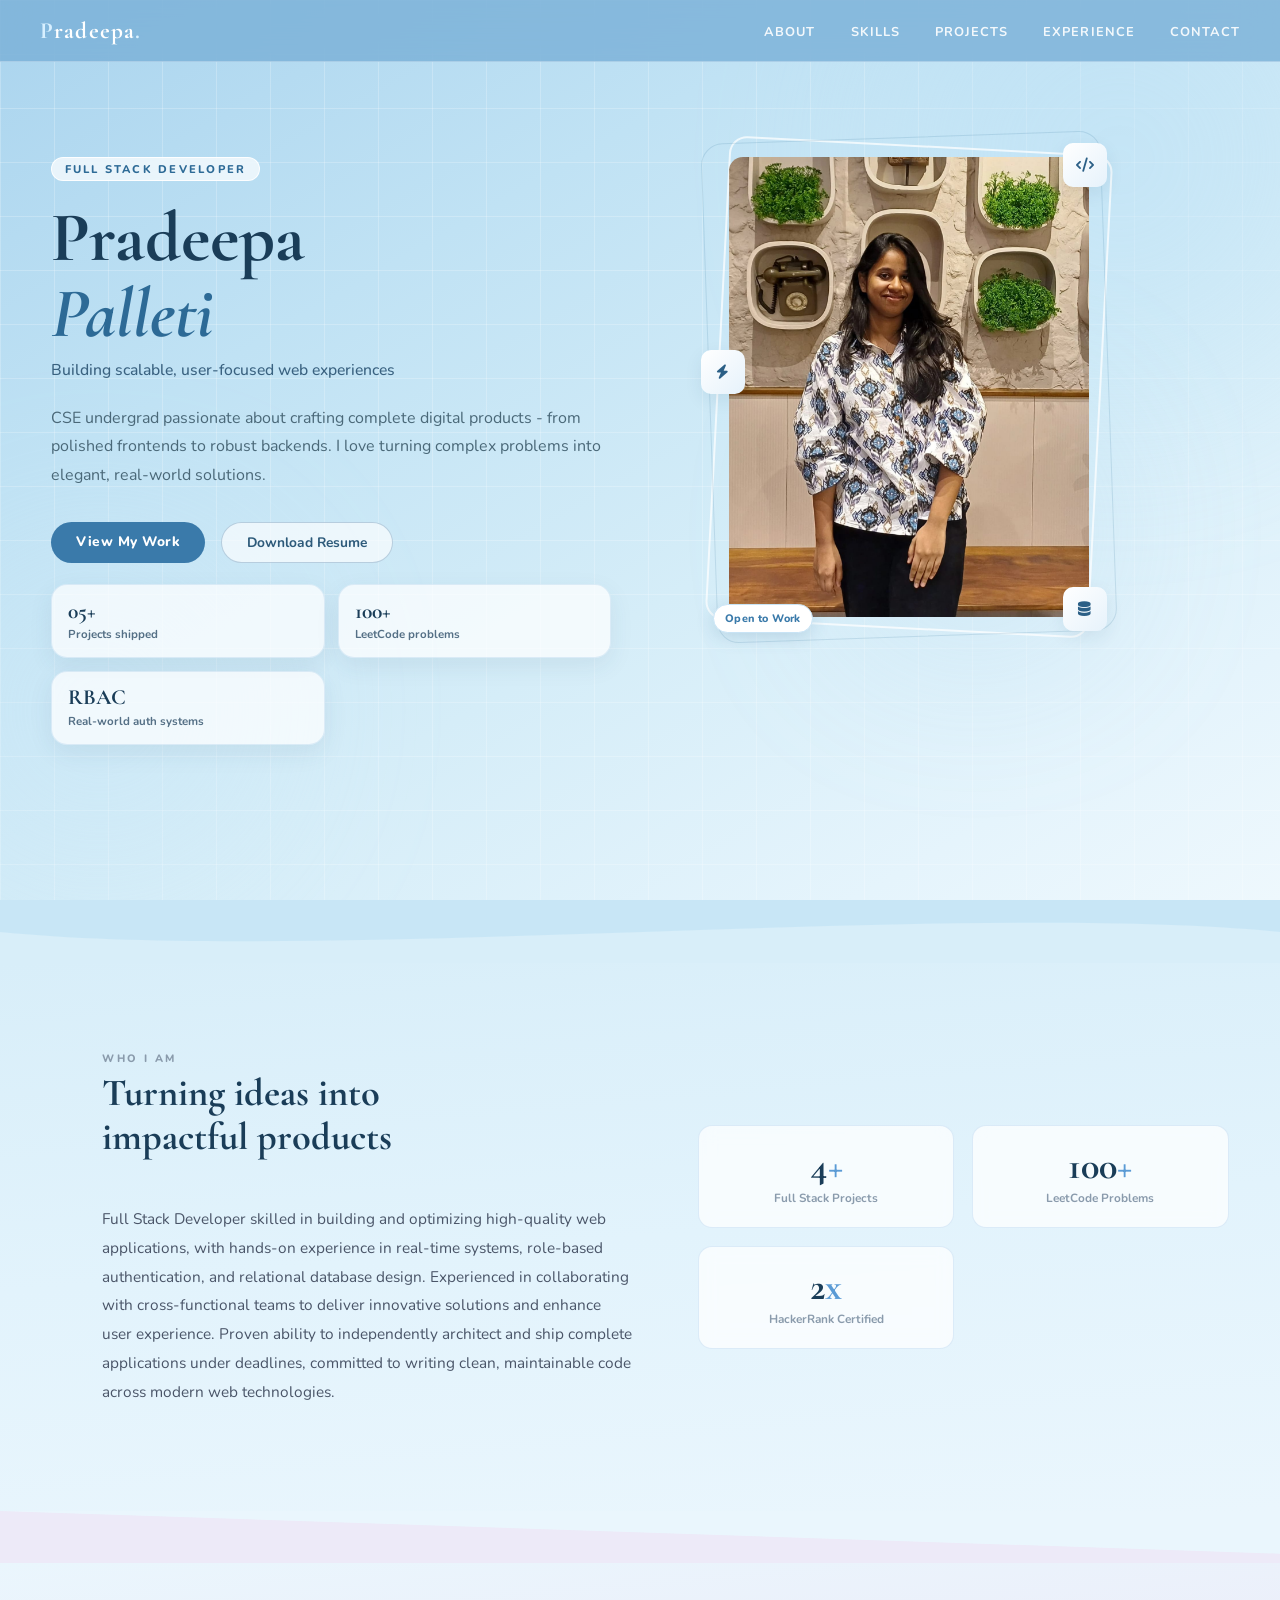
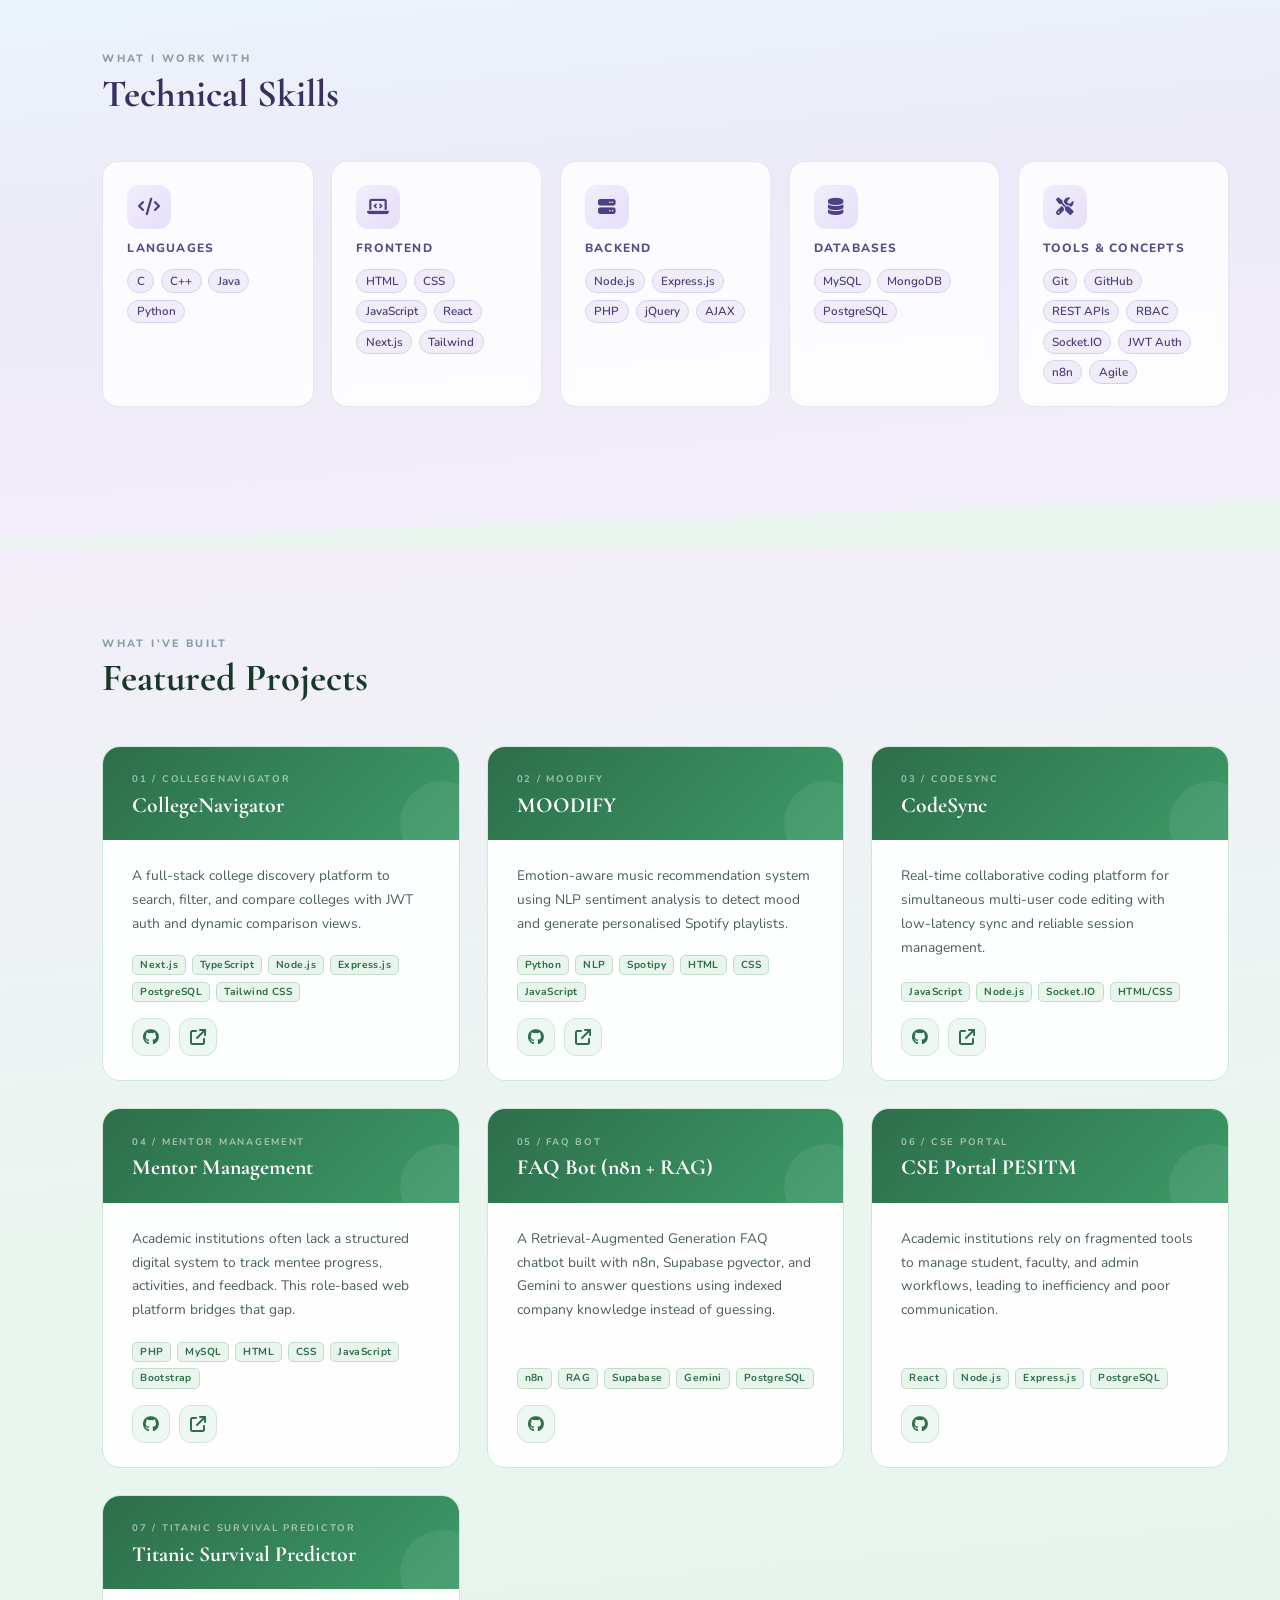
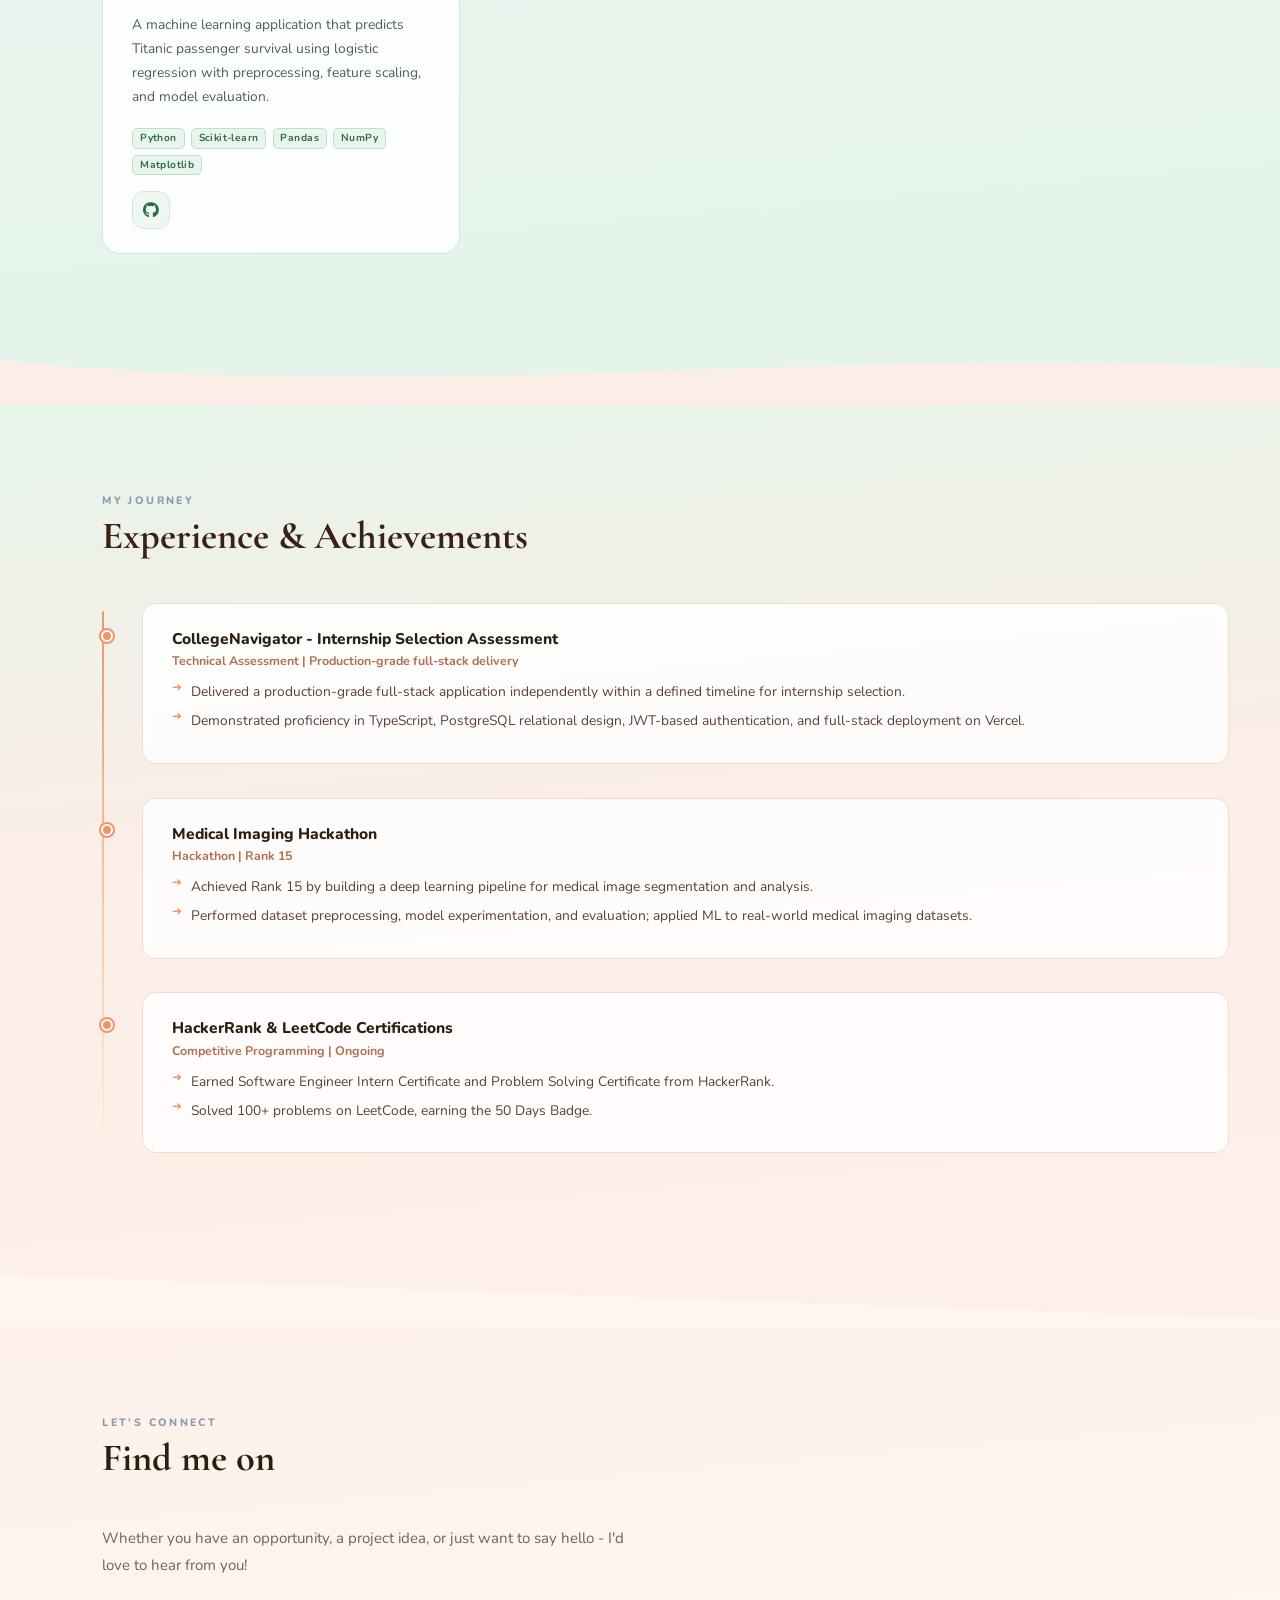
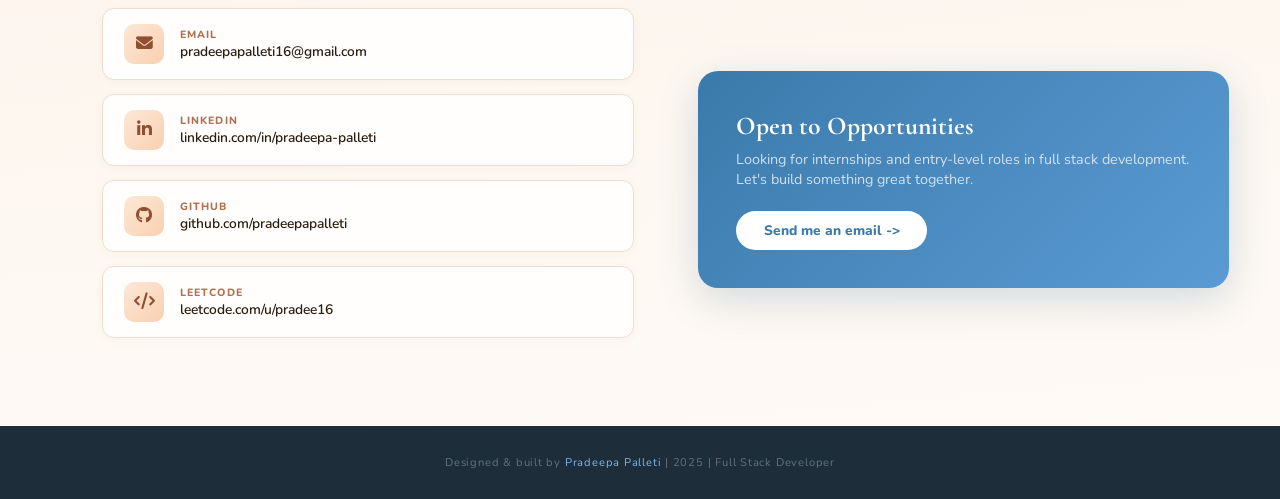
==== commit dd6a9734: "new project" ====
--- a/index.html
+++ b/index.html
@@ -10,6 +10,8 @@
 </head>
 <body>
   <div class="cursor-follower" aria-hidden="true">
+    <span class="sparkle sparkle-one"></span>
+    <span class="sparkle sparkle-two"></span>
     <span class="cursor-pointer">✦</span>
   </div>
 
@@ -151,7 +153,7 @@
         <div class="cluster-icon"><i class="fa-solid fa-screwdriver-wrench"></i></div>
         <div class="cluster-title">Tools & Concepts</div>
         <div class="skill-pills">
-          <span class="pill">Git</span><span class="pill">GitHub</span><span class="pill">REST APIs</span><span class="pill">RBAC</span><span class="pill">Socket.IO</span><span class="pill">JWT Auth</span><span class="pill">Agile</span>
+          <span class="pill">Git</span><span class="pill">GitHub</span><span class="pill">REST APIs</span><span class="pill">RBAC</span><span class="pill">Socket.IO</span><span class="pill">JWT Auth</span><span class="pill">n8n</span><span class="pill">Agile</span>
         </div>
       </div>
     </div>
@@ -240,9 +242,25 @@
         </div>
       </div>
 
+      <div class="project-card reveal" data-project="faq-bot" role="button" tabindex="0" aria-label="Open FAQ Bot project details">
+        <div class="project-header">
+          <div class="project-number">05 / FAQ Bot</div>
+          <div class="project-title">FAQ Bot (n8n + RAG)</div>
+        </div>
+        <div class="project-body">
+          <p class="project-desc">A Retrieval-Augmented Generation FAQ chatbot built with n8n, Supabase pgvector, and Gemini to answer questions using indexed company knowledge instead of guessing.</p>
+          <div class="project-tech">
+            <span class="tech-tag">n8n</span><span class="tech-tag">RAG</span><span class="tech-tag">Supabase</span><span class="tech-tag">Gemini</span><span class="tech-tag">PostgreSQL</span>
+          </div>
+          <div class="project-links">
+            <a class="project-link-btn" href="https://github.com/pradeepapalleti/FAQ_chatbot_n8n" target="_blank" rel="noreferrer" aria-label="FAQ Bot GitHub"><i class="fa-brands fa-github"></i></a>
+          </div>
+        </div>
+      </div>
+
       <div class="project-card reveal" data-project="cse-portal" role="button" tabindex="0" aria-label="Open CSE Portal PESITM project details">
         <div class="project-header">
-          <div class="project-number">05 / CSE Portal</div>
+          <div class="project-number">06 / CSE Portal</div>
           <div class="project-title">CSE Portal PESITM</div>
         </div>
         <div class="project-body">
@@ -258,7 +276,7 @@
 
       <div class="project-card reveal" data-project="titanic-survival-predictor" role="button" tabindex="0" aria-label="Open Titanic Survival Predictor project details">
         <div class="project-header">
-          <div class="project-number">06 / Titanic Survival Predictor</div>
+          <div class="project-number">07 / Titanic Survival Predictor</div>
           <div class="project-title">Titanic Survival Predictor</div>
         </div>
         <div class="project-body">
--- a/style.css
+++ b/style.css
@@ -66,8 +66,8 @@
     position: fixed;
     left: 0;
     top: 0;
-    width: 20px;
-    height: 20px;
+    width: 24px;
+    height: 24px;
     display: grid;
     place-items: center;
     border-radius: 50%;
@@ -84,9 +84,27 @@
   .cursor-pointer {
     display: block;
     line-height: 1;
-    font-size: 0.82rem;
+    font-size: 1.05rem;
     color: rgba(58, 102, 149, 0.75);
     transform: rotate(-10deg);
+  }
+
+  .sparkle {
+    position: absolute;
+    width: 4px;
+    height: 4px;
+    border-radius: 50%;
+    background: rgba(255, 207, 84, 0.9);
+    box-shadow: 0 0 8px rgba(255, 207, 84, 0.5);
+    opacity: 0.8;
+  }
+
+  .sparkle-one {
+    transform: translate(-8px, -9px);
+  }
+
+  .sparkle-two {
+    transform: translate(10px, 8px);
   }
 
   .cursor-follower.is-visible {
